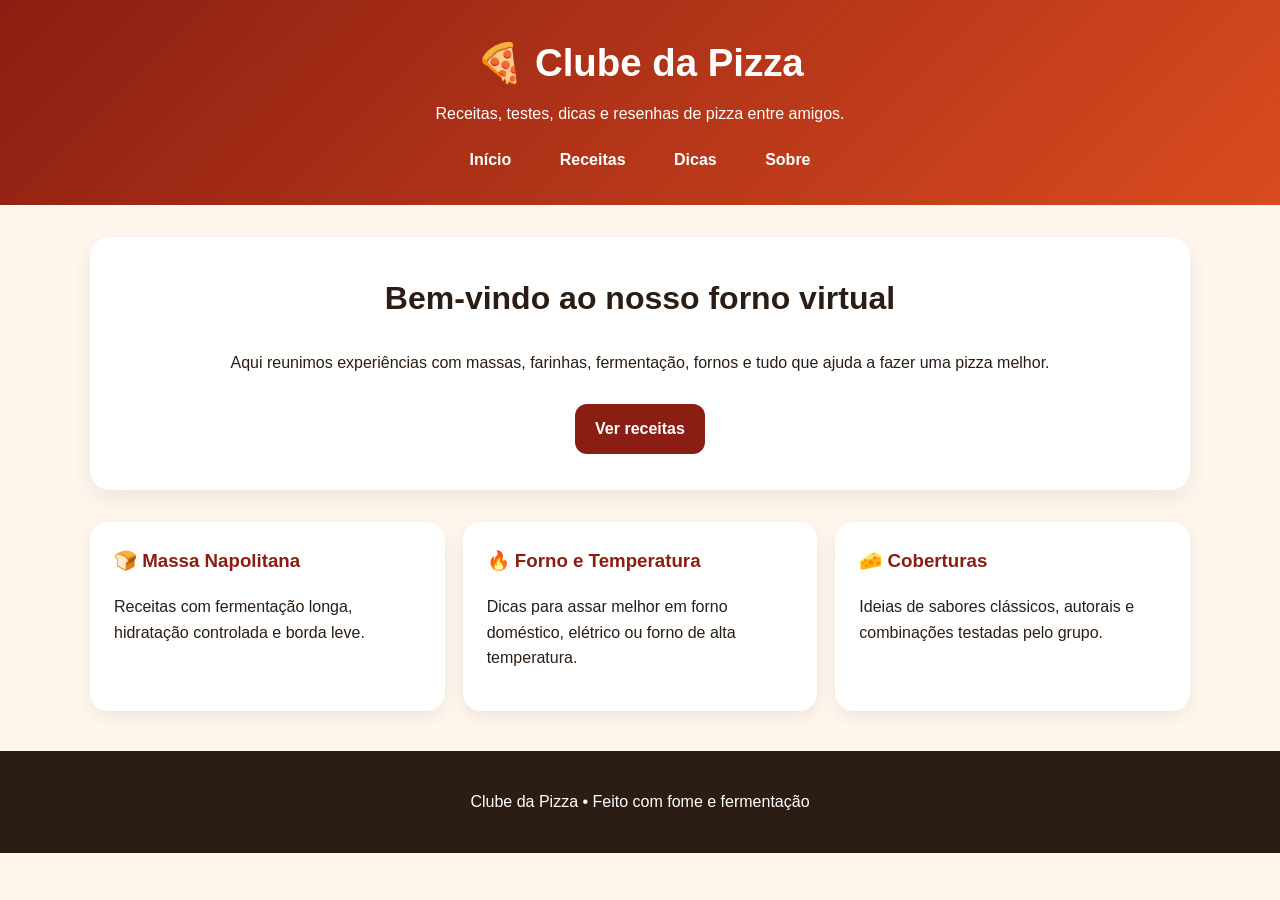
==== index.html @ 899215ad "v1" ====
<!DOCTYPE html>
<html lang="pt-BR">
<head>
  <meta charset="UTF-8" />
  <meta name="viewport" content="width=device-width, initial-scale=1.0" />
  <title>Clube da Pizza</title>
  <link rel="stylesheet" href="style.css" />
</head>
<body>
  <header class="topo">
    <div class="container">
      <h1>🍕 Clube da Pizza</h1>
      <p>Receitas, testes, dicas e resenhas de pizza entre amigos.</p>
      <nav>
        <a href="index.html">Início</a>
        <a href="receitas.html">Receitas</a>
        <a href="dicas.html">Dicas</a>
        <a href="sobre.html">Sobre</a>
      </nav>
    </div>
  </header>

  <main class="container">
    <section class="hero">
      <h2>Bem-vindo ao nosso forno virtual</h2>
      <p>Aqui reunimos experiências com massas, farinhas, fermentação, fornos e tudo que ajuda a fazer uma pizza melhor.</p>
      <a class="botao" href="receitas.html">Ver receitas</a>
    </section>

    <section class="grid">
      <article class="card">
        <h3>🍞 Massa Napolitana</h3>
        <p>Receitas com fermentação longa, hidratação controlada e borda leve.</p>
      </article>
      <article class="card">
        <h3>🔥 Forno e Temperatura</h3>
        <p>Dicas para assar melhor em forno doméstico, elétrico ou forno de alta temperatura.</p>
      </article>
      <article class="card">
        <h3>🧀 Coberturas</h3>
        <p>Ideias de sabores clássicos, autorais e combinações testadas pelo grupo.</p>
      </article>
    </section>
  </main>

  <footer>
    <p>Clube da Pizza • Feito com fome e fermentação</p>
  </footer>
</body>
</html>
---- style.css ----
* {
  box-sizing: border-box;
}

body {
  margin: 0;
  font-family: Arial, Helvetica, sans-serif;
  background: #fff7ed;
  color: #2b1d14;
  line-height: 1.6;
}

.container {
  width: min(1100px, 92%);
  margin: 0 auto;
}

.topo {
  background: linear-gradient(135deg, #8b1e12, #d94b1f);
  color: white;
  padding: 32px 0;
  text-align: center;
}

.topo h1 {
  margin: 0;
  font-size: 2.4rem;
}

.topo p {
  margin: 8px 0 20px;
}

nav {
  margin-top: 18px;
}

nav a {
  color: white;
  text-decoration: none;
  font-weight: bold;
  margin: 0 10px;
  padding: 8px 12px;
  border-radius: 999px;
}

nav a:hover {
  background: rgba(255,255,255,0.2);
}

.hero {
  background: white;
  margin: 32px 0;
  padding: 36px;
  border-radius: 20px;
  box-shadow: 0 8px 24px rgba(0,0,0,0.08);
  text-align: center;
}

.hero h2 {
  font-size: 2rem;
  margin-top: 0;
}

.botao {
  display: inline-block;
  background: #8b1e12;
  color: white;
  text-decoration: none;
  padding: 12px 20px;
  border-radius: 12px;
  font-weight: bold;
  margin-top: 12px;
}

.botao:hover {
  background: #64150d;
}

.grid {
  display: grid;
  grid-template-columns: repeat(3, 1fr);
  gap: 18px;
  margin: 28px 0;
}

.card,
.post {
  background: white;
  border-radius: 18px;
  padding: 24px;
  box-shadow: 0 6px 18px rgba(0,0,0,0.07);
}

.card h3,
.post h3 {
  margin-top: 0;
  color: #8b1e12;
}

.post {
  margin: 22px 0;
}

footer {
  margin-top: 40px;
  padding: 22px;
  text-align: center;
  background: #2b1d14;
  color: white;
}

@media (max-width: 800px) {
  .grid {
    grid-template-columns: 1fr;
  }

  nav a {
    display: inline-block;
    margin: 4px;
  }

  .topo h1 {
    font-size: 2rem;
  }

  .hero {
    padding: 24px;
  }
}
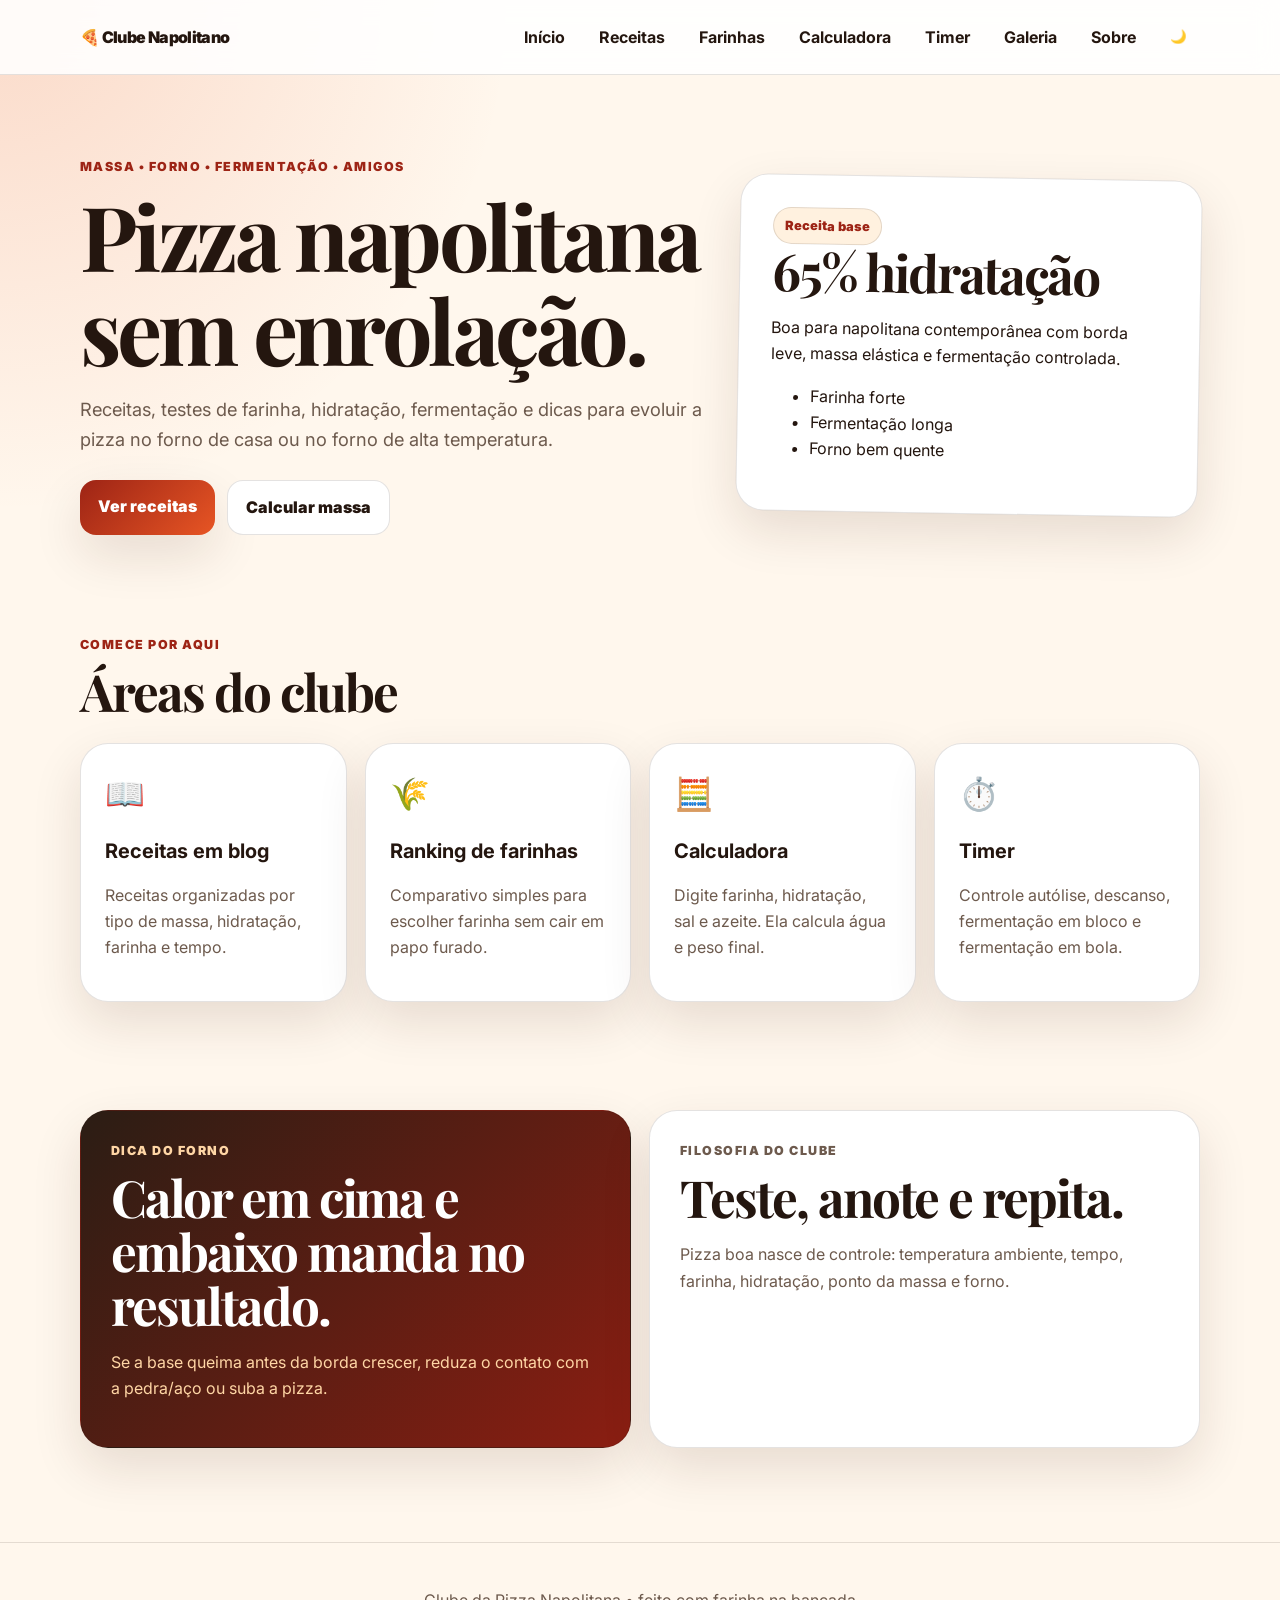
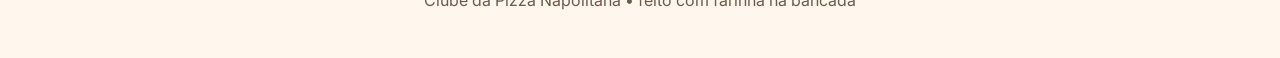
==== commit 1aedb773: "v0.2" ====
--- a/index.html
+++ b/index.html
@@ -1,50 +1,46 @@
 <!DOCTYPE html>
-<html lang="pt-BR">
+<html lang="pt-BR" data-theme="light">
 <head>
   <meta charset="UTF-8" />
   <meta name="viewport" content="width=device-width, initial-scale=1.0" />
-  <title>Clube da Pizza</title>
+  <title>Clube da Pizza Napolitana</title>
   <link rel="stylesheet" href="style.css" />
 </head>
 <body>
-  <header class="topo">
-    <div class="container">
-      <h1>🍕 Clube da Pizza</h1>
-      <p>Receitas, testes, dicas e resenhas de pizza entre amigos.</p>
-      <nav>
-        <a href="index.html">Início</a>
-        <a href="receitas.html">Receitas</a>
-        <a href="dicas.html">Dicas</a>
-        <a href="sobre.html">Sobre</a>
+  <header class="site-header">
+    <div class="container nav-wrap">
+      <a class="logo" href="index.html">🍕 Clube Napolitano</a>
+      <button class="menu-toggle" id="menuToggle">☰</button>
+      <nav id="mainNav">
+        <a href="index.html">Início</a><a href="receitas.html">Receitas</a><a href="farinhas.html">Farinhas</a><a href="calculadora.html">Calculadora</a><a href="timer.html">Timer</a><a href="galeria.html">Galeria</a><a href="sobre.html">Sobre</a>
+        <button class="theme-btn" id="themeToggle">🌙</button>
       </nav>
     </div>
   </header>
-
-  <main class="container">
-    <section class="hero">
-      <h2>Bem-vindo ao nosso forno virtual</h2>
-      <p>Aqui reunimos experiências com massas, farinhas, fermentação, fornos e tudo que ajuda a fazer uma pizza melhor.</p>
-      <a class="botao" href="receitas.html">Ver receitas</a>
+  <main>
+    <section class="hero premium">
+      <div class="container hero-grid">
+        <div>
+          <p class="eyebrow">Massa • Forno • Fermentação • Amigos</p>
+          <h1>Pizza napolitana sem enrolação.</h1>
+          <p class="hero-text">Receitas, testes de farinha, hidratação, fermentação e dicas para evoluir a pizza no forno de casa ou no forno de alta temperatura.</p>
+          <div class="hero-actions"><a class="btn primary" href="receitas.html">Ver receitas</a><a class="btn secondary" href="calculadora.html">Calcular massa</a></div>
+        </div>
+        <div class="hero-card"><span class="badge">Receita base</span><h2>65% hidratação</h2><p>Boa para napolitana contemporânea com borda leve, massa elástica e fermentação controlada.</p><ul><li>Farinha forte</li><li>Fermentação longa</li><li>Forno bem quente</li></ul></div>
+      </div>
     </section>
-
-    <section class="grid">
-      <article class="card">
-        <h3>🍞 Massa Napolitana</h3>
-        <p>Receitas com fermentação longa, hidratação controlada e borda leve.</p>
-      </article>
-      <article class="card">
-        <h3>🔥 Forno e Temperatura</h3>
-        <p>Dicas para assar melhor em forno doméstico, elétrico ou forno de alta temperatura.</p>
-      </article>
-      <article class="card">
-        <h3>🧀 Coberturas</h3>
-        <p>Ideias de sabores clássicos, autorais e combinações testadas pelo grupo.</p>
-      </article>
+    <section class="container section">
+      <div class="section-title"><p class="eyebrow">Comece por aqui</p><h2>Áreas do clube</h2></div>
+      <div class="cards">
+        <a class="card feature" href="receitas.html"><span>📖</span><h3>Receitas em blog</h3><p>Receitas organizadas por tipo de massa, hidratação, farinha e tempo.</p></a>
+        <a class="card feature" href="farinhas.html"><span>🌾</span><h3>Ranking de farinhas</h3><p>Comparativo simples para escolher farinha sem cair em papo furado.</p></a>
+        <a class="card feature" href="calculadora.html"><span>🧮</span><h3>Calculadora</h3><p>Digite farinha, hidratação, sal e azeite. Ela calcula água e peso final.</p></a>
+        <a class="card feature" href="timer.html"><span>⏱️</span><h3>Timer</h3><p>Controle autólise, descanso, fermentação em bloco e fermentação em bola.</p></a>
+      </div>
     </section>
+    <section class="container section split"><div class="panel dark-panel"><p class="eyebrow">Dica do forno</p><h2>Calor em cima e embaixo manda no resultado.</h2><p>Se a base queima antes da borda crescer, reduza o contato com a pedra/aço ou suba a pizza.</p></div><div class="panel"><p class="eyebrow">Filosofia do clube</p><h2>Teste, anote e repita.</h2><p>Pizza boa nasce de controle: temperatura ambiente, tempo, farinha, hidratação, ponto da massa e forno.</p></div></section>
   </main>
-
-  <footer>
-    <p>Clube da Pizza • Feito com fome e fermentação</p>
-  </footer>
+  <footer class="footer"><p>Clube da Pizza Napolitana • feito com farinha na bancada</p></footer>
+  <script src="script.js"></script>
 </body>
 </html>
--- a/style.css
+++ b/style.css
@@ -1,130 +1,5 @@
-* {
-  box-sizing: border-box;
-}
-
-body {
-  margin: 0;
-  font-family: Arial, Helvetica, sans-serif;
-  background: #fff7ed;
-  color: #2b1d14;
-  line-height: 1.6;
-}
-
-.container {
-  width: min(1100px, 92%);
-  margin: 0 auto;
-}
-
-.topo {
-  background: linear-gradient(135deg, #8b1e12, #d94b1f);
-  color: white;
-  padding: 32px 0;
-  text-align: center;
-}
-
-.topo h1 {
-  margin: 0;
-  font-size: 2.4rem;
-}
-
-.topo p {
-  margin: 8px 0 20px;
-}
-
-nav {
-  margin-top: 18px;
-}
-
-nav a {
-  color: white;
-  text-decoration: none;
-  font-weight: bold;
-  margin: 0 10px;
-  padding: 8px 12px;
-  border-radius: 999px;
-}
-
-nav a:hover {
-  background: rgba(255,255,255,0.2);
-}
-
-.hero {
-  background: white;
-  margin: 32px 0;
-  padding: 36px;
-  border-radius: 20px;
-  box-shadow: 0 8px 24px rgba(0,0,0,0.08);
-  text-align: center;
-}
-
-.hero h2 {
-  font-size: 2rem;
-  margin-top: 0;
-}
-
-.botao {
-  display: inline-block;
-  background: #8b1e12;
-  color: white;
-  text-decoration: none;
-  padding: 12px 20px;
-  border-radius: 12px;
-  font-weight: bold;
-  margin-top: 12px;
-}
-
-.botao:hover {
-  background: #64150d;
-}
-
-.grid {
-  display: grid;
-  grid-template-columns: repeat(3, 1fr);
-  gap: 18px;
-  margin: 28px 0;
-}
-
-.card,
-.post {
-  background: white;
-  border-radius: 18px;
-  padding: 24px;
-  box-shadow: 0 6px 18px rgba(0,0,0,0.07);
-}
-
-.card h3,
-.post h3 {
-  margin-top: 0;
-  color: #8b1e12;
-}
-
-.post {
-  margin: 22px 0;
-}
-
-footer {
-  margin-top: 40px;
-  padding: 22px;
-  text-align: center;
-  background: #2b1d14;
-  color: white;
-}
-
-@media (max-width: 800px) {
-  .grid {
-    grid-template-columns: 1fr;
-  }
-
-  nav a {
-    display: inline-block;
-    margin: 4px;
-  }
-
-  .topo h1 {
-    font-size: 2rem;
-  }
-
-  .hero {
-    padding: 24px;
-  }
-}
+@import url('https://fonts.googleapis.com/css2?family=Playfair+Display:wght@700;800&family=Inter:wght@400;500;600;700;800&display=swap');
+:root{--bg:#fff7ed;--surface:#fff;--surface-2:#fff1df;--text:#24160f;--muted:#6d5a4d;--brand:#9d2415;--brand-2:#e75524;--gold:#d89b37;--border:rgba(36,22,15,.12);--shadow:0 20px 50px rgba(54,25,10,.12)}
+html[data-theme="dark"]{--bg:#120d0a;--surface:#1f1712;--surface-2:#2b1d14;--text:#fff3e7;--muted:#c8ab95;--brand:#ff6b35;--brand-2:#d93d1a;--gold:#f1b44c;--border:rgba(255,243,231,.14);--shadow:0 20px 50px rgba(0,0,0,.4)}
+*{box-sizing:border-box}body{margin:0;font-family:Inter,Arial,sans-serif;background:radial-gradient(circle at top left,rgba(231,85,36,.18),transparent 32rem),var(--bg);color:var(--text);line-height:1.65}.container{width:min(1120px,92%);margin:0 auto}.site-header{position:sticky;top:0;z-index:20;background:color-mix(in srgb,var(--surface) 88%,transparent);backdrop-filter:blur(14px);border-bottom:1px solid var(--border)}.nav-wrap{display:flex;align-items:center;justify-content:space-between;min-height:74px}.logo{font-weight:900;color:var(--text);text-decoration:none;letter-spacing:-.04em}nav{display:flex;align-items:center;gap:8px}nav a,.theme-btn,.menu-toggle{color:var(--text);text-decoration:none;border:1px solid transparent;background:transparent;padding:9px 12px;border-radius:999px;font-weight:700;cursor:pointer}nav a:hover,.theme-btn:hover{border-color:var(--border);background:var(--surface-2)}.menu-toggle{display:none;font-size:1.25rem}.hero{padding:82px 0 46px}.hero-grid{display:grid;grid-template-columns:1.15fr .85fr;gap:34px;align-items:center}.eyebrow{color:var(--brand);font-weight:900;text-transform:uppercase;letter-spacing:.12em;font-size:.78rem;margin:0 0 10px}h1,h2,h3{line-height:1.05}h1,h2{font-family:"Playfair Display",Georgia,serif;letter-spacing:-.04em}h1{font-size:clamp(2.7rem,7vw,6rem);margin:0 0 18px}h2{font-size:clamp(2rem,4vw,3.6rem);margin:0 0 14px}h3{font-size:1.25rem}.hero-text{font-size:1.14rem;color:var(--muted);max-width:650px}.hero-actions{display:flex;gap:12px;flex-wrap:wrap;margin-top:26px}.btn{border:0;border-radius:16px;padding:13px 18px;font-weight:900;cursor:pointer;text-decoration:none;display:inline-block}.btn.primary{background:linear-gradient(135deg,var(--brand),var(--brand-2));color:white;box-shadow:var(--shadow)}.btn.secondary{background:var(--surface);color:var(--text);border:1px solid var(--border)}.btn.danger{background:#7d1d14;color:white}.btn.full{width:100%;margin-top:20px}.hero-card,.card,.panel,.blog-post,.tool-card,.photo-card{background:var(--surface);border:1px solid var(--border);border-radius:28px;box-shadow:var(--shadow)}.hero-card{padding:32px;transform:rotate(1deg)}.badge{display:inline-block;background:var(--surface-2);border:1px solid var(--border);color:var(--brand);padding:7px 11px;border-radius:999px;font-weight:900;font-size:.8rem}.section{padding:54px 0}.section-title{max-width:720px;margin-bottom:24px}.cards{display:grid;grid-template-columns:repeat(4,1fr);gap:18px}.cards.two{grid-template-columns:repeat(2,1fr);margin-top:26px}.card{padding:24px;color:var(--text);text-decoration:none;transition:transform .18s ease,box-shadow .18s ease}.card:hover{transform:translateY(-4px)}.card span{font-size:2rem}.card p,.panel p,.blog-post p,.photo-card p{color:var(--muted)}.split{display:grid;grid-template-columns:1fr 1fr;gap:18px}.panel{padding:30px}.dark-panel{background:linear-gradient(135deg,#2b1d14,#8b1e12);color:white}.dark-panel p,.dark-panel .eyebrow{color:#ffd6a5}.blog-post{padding:32px;margin-bottom:22px}.post-meta{color:var(--brand);font-weight:900;margin-bottom:10px;font-size:.88rem}.recipe-grid{display:grid;grid-template-columns:1fr 1fr;gap:26px}.table-wrap{overflow-x:auto;background:var(--surface);border:1px solid var(--border);border-radius:24px;box-shadow:var(--shadow)}.ranking{width:100%;border-collapse:collapse;min-width:720px}.ranking th,.ranking td{padding:18px;border-bottom:1px solid var(--border);text-align:left}.ranking th{color:var(--brand)}.score{background:var(--surface-2);border:1px solid var(--border);padding:7px 11px;border-radius:999px;font-weight:900}.tool-card{padding:30px;max-width:820px}.form-grid{display:grid;grid-template-columns:repeat(2,1fr);gap:18px}label{font-weight:900;display:grid;gap:8px}input,select{width:100%;padding:14px 15px;border-radius:16px;border:1px solid var(--border);background:var(--surface-2);color:var(--text);font:inherit}.results{margin-top:22px;background:var(--surface-2);border:1px solid var(--border);padding:18px;border-radius:18px}.results-grid{display:grid;grid-template-columns:repeat(3,1fr);gap:14px}.result-box{background:var(--surface);border:1px solid var(--border);padding:16px;border-radius:18px}.result-box strong{display:block;font-size:1.6rem}.timer-card{text-align:center}.timer-display{font-size:clamp(3rem,10vw,7rem);font-weight:900;letter-spacing:-.06em;margin:22px 0;font-variant-numeric:tabular-nums}.timer-actions{display:flex;gap:12px;justify-content:center;flex-wrap:wrap}.small{font-size:.95rem;color:var(--muted)}.gallery{display:grid;grid-template-columns:repeat(3,1fr);gap:18px}.photo-card{overflow:hidden}.photo-card h3,.photo-card p{padding:0 20px}.photo-card p{padding-bottom:20px}.fake-photo{display:grid;place-items:center;height:220px;background:radial-gradient(circle at center,rgba(255,255,255,.22),transparent 35%),linear-gradient(135deg,var(--brand),var(--gold));font-size:4rem}.footer{margin-top:40px;padding:28px;text-align:center;color:var(--muted);border-top:1px solid var(--border)}
+@media(max-width:900px){.menu-toggle{display:block}nav{display:none;position:absolute;top:74px;left:4%;right:4%;background:var(--surface);border:1px solid var(--border);border-radius:22px;padding:12px;box-shadow:var(--shadow);flex-direction:column;align-items:stretch}nav.open{display:flex}nav a,.theme-btn{text-align:left}.hero-grid,.split,.recipe-grid{grid-template-columns:1fr}.cards,.gallery{grid-template-columns:repeat(2,1fr)}.form-grid,.results-grid{grid-template-columns:1fr}.hero{padding-top:42px}}@media(max-width:560px){.cards,.cards.two,.gallery{grid-template-columns:1fr}.blog-post,.tool-card,.hero-card,.panel{padding:22px}}
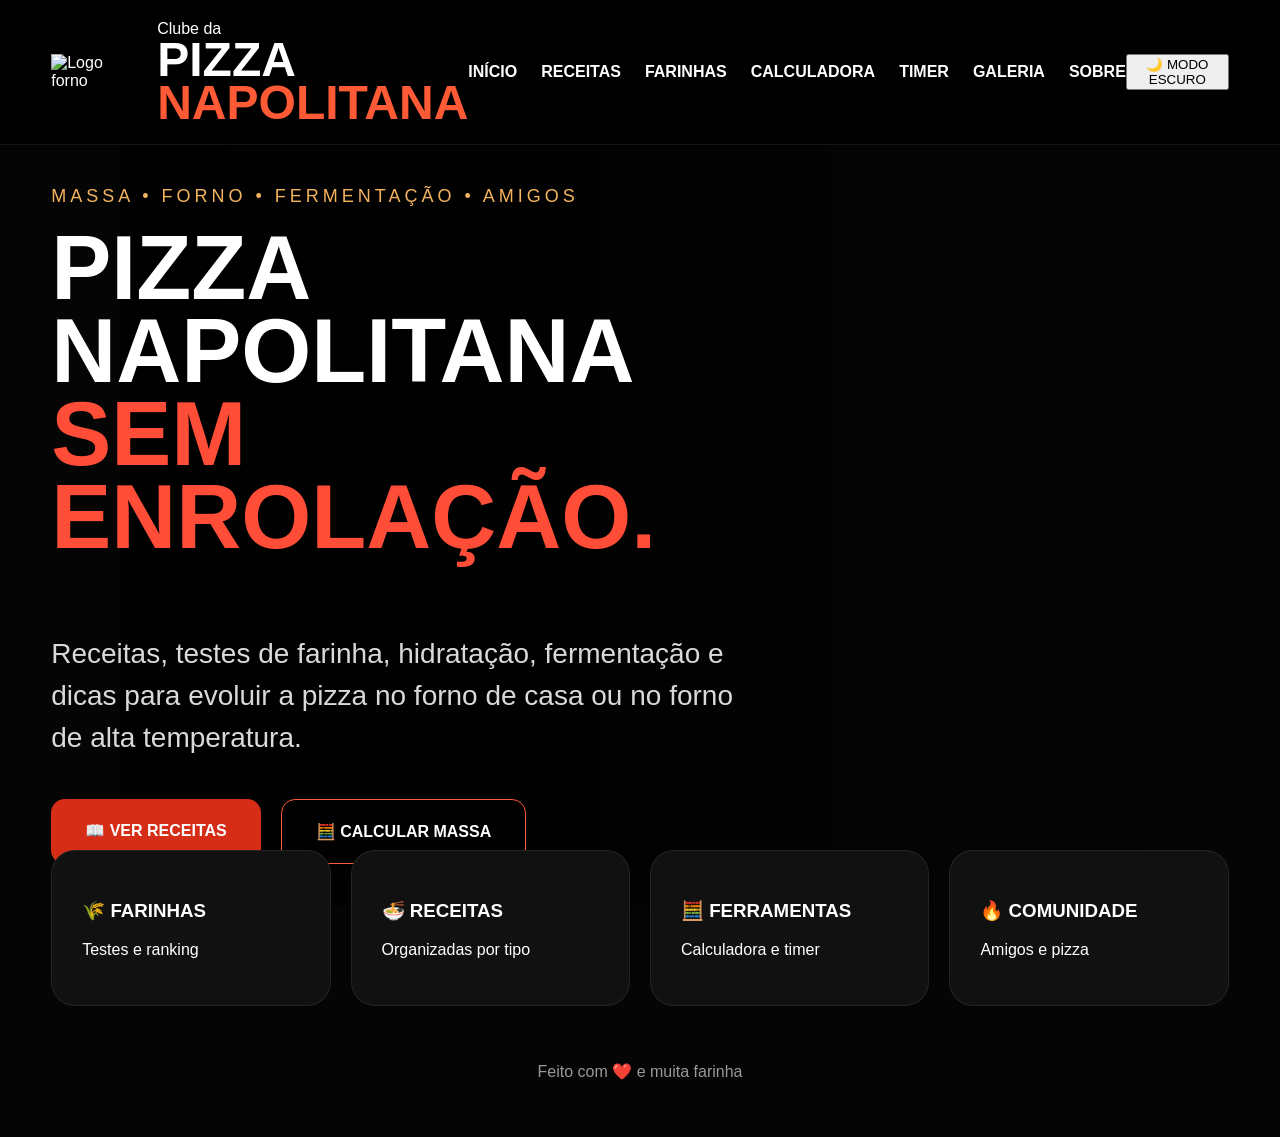
==== commit afa278ee: "v0.3" ====
--- a/index.html
+++ b/index.html
@@ -1,46 +1,97 @@
 <!DOCTYPE html>
-<html lang="pt-BR" data-theme="light">
+<html lang="pt-BR" data-theme="dark">
 <head>
-  <meta charset="UTF-8" />
-  <meta name="viewport" content="width=device-width, initial-scale=1.0" />
+  <meta charset="UTF-8">
+  <meta name="viewport" content="width=device-width, initial-scale=1.0">
   <title>Clube da Pizza Napolitana</title>
-  <link rel="stylesheet" href="style.css" />
+  <link rel="stylesheet" href="style.css">
 </head>
 <body>
-  <header class="site-header">
-    <div class="container nav-wrap">
-      <a class="logo" href="index.html">🍕 Clube Napolitano</a>
-      <button class="menu-toggle" id="menuToggle">☰</button>
-      <nav id="mainNav">
-        <a href="index.html">Início</a><a href="receitas.html">Receitas</a><a href="farinhas.html">Farinhas</a><a href="calculadora.html">Calculadora</a><a href="timer.html">Timer</a><a href="galeria.html">Galeria</a><a href="sobre.html">Sobre</a>
-        <button class="theme-btn" id="themeToggle">🌙</button>
-      </nav>
+
+<header class="topbar">
+  <div class="container nav">
+
+    <div class="logo-area">
+      <img src="imagens/logo-forno.png" alt="Logo forno">
+
+      <div>
+        <span class="logo-small">Clube da</span>
+        <h1>PIZZA <span>NAPOLITANA</span></h1>
+      </div>
     </div>
-  </header>
-  <main>
-    <section class="hero premium">
-      <div class="container hero-grid">
-        <div>
-          <p class="eyebrow">Massa • Forno • Fermentação • Amigos</p>
-          <h1>Pizza napolitana sem enrolação.</h1>
-          <p class="hero-text">Receitas, testes de farinha, hidratação, fermentação e dicas para evoluir a pizza no forno de casa ou no forno de alta temperatura.</p>
-          <div class="hero-actions"><a class="btn primary" href="receitas.html">Ver receitas</a><a class="btn secondary" href="calculadora.html">Calcular massa</a></div>
-        </div>
-        <div class="hero-card"><span class="badge">Receita base</span><h2>65% hidratação</h2><p>Boa para napolitana contemporânea com borda leve, massa elástica e fermentação controlada.</p><ul><li>Farinha forte</li><li>Fermentação longa</li><li>Forno bem quente</li></ul></div>
+
+    <nav>
+      <a class="active" href="#">INÍCIO</a>
+      <a href="#">RECEITAS</a>
+      <a href="#">FARINHAS</a>
+      <a href="#">CALCULADORA</a>
+      <a href="#">TIMER</a>
+      <a href="#">GALERIA</a>
+      <a href="#">SOBRE</a>
+    </nav>
+
+    <button id="themeToggle" class="dark-toggle">🌙 MODO ESCURO</button>
+
+  </div>
+</header>
+
+<section class="hero">
+
+  <div class="container hero-content">
+
+    <div class="hero-left">
+
+      <span class="mini-title">MASSA • FORNO • FERMENTAÇÃO • AMIGOS</span>
+
+      <h2>
+        PIZZA NAPOLITANA
+        <span>SEM ENROLAÇÃO.</span>
+      </h2>
+
+      <p>
+        Receitas, testes de farinha, hidratação, fermentação e dicas
+        para evoluir a pizza no forno de casa ou no forno de alta temperatura.
+      </p>
+
+      <div class="hero-buttons">
+        <a class="btn-primary" href="#">📖 VER RECEITAS</a>
+        <a class="btn-secondary" href="#">🧮 CALCULAR MASSA</a>
       </div>
-    </section>
-    <section class="container section">
-      <div class="section-title"><p class="eyebrow">Comece por aqui</p><h2>Áreas do clube</h2></div>
-      <div class="cards">
-        <a class="card feature" href="receitas.html"><span>📖</span><h3>Receitas em blog</h3><p>Receitas organizadas por tipo de massa, hidratação, farinha e tempo.</p></a>
-        <a class="card feature" href="farinhas.html"><span>🌾</span><h3>Ranking de farinhas</h3><p>Comparativo simples para escolher farinha sem cair em papo furado.</p></a>
-        <a class="card feature" href="calculadora.html"><span>🧮</span><h3>Calculadora</h3><p>Digite farinha, hidratação, sal e azeite. Ela calcula água e peso final.</p></a>
-        <a class="card feature" href="timer.html"><span>⏱️</span><h3>Timer</h3><p>Controle autólise, descanso, fermentação em bloco e fermentação em bola.</p></a>
-      </div>
-    </section>
-    <section class="container section split"><div class="panel dark-panel"><p class="eyebrow">Dica do forno</p><h2>Calor em cima e embaixo manda no resultado.</h2><p>Se a base queima antes da borda crescer, reduza o contato com a pedra/aço ou suba a pizza.</p></div><div class="panel"><p class="eyebrow">Filosofia do clube</p><h2>Teste, anote e repita.</h2><p>Pizza boa nasce de controle: temperatura ambiente, tempo, farinha, hidratação, ponto da massa e forno.</p></div></section>
-  </main>
-  <footer class="footer"><p>Clube da Pizza Napolitana • feito com farinha na bancada</p></footer>
-  <script src="script.js"></script>
+
+    </div>
+
+  </div>
+
+</section>
+
+<section class="quick-menu container">
+
+  <div class="quick-card">
+    <h3>🌾 FARINHAS</h3>
+    <p>Testes e ranking</p>
+  </div>
+
+  <div class="quick-card">
+    <h3>🍜 RECEITAS</h3>
+    <p>Organizadas por tipo</p>
+  </div>
+
+  <div class="quick-card">
+    <h3>🧮 FERRAMENTAS</h3>
+    <p>Calculadora e timer</p>
+  </div>
+
+  <div class="quick-card">
+    <h3>🔥 COMUNIDADE</h3>
+    <p>Amigos e pizza</p>
+  </div>
+
+</section>
+
+<footer>
+  <p>Feito com ❤️ e muita farinha</p>
+</footer>
+
+<script src="script.js"></script>
 </body>
 </html>
--- a/style.css
+++ b/style.css
@@ -1,5 +1,171 @@
-@import url('https://fonts.googleapis.com/css2?family=Playfair+Display:wght@700;800&family=Inter:wght@400;500;600;700;800&display=swap');
-:root{--bg:#fff7ed;--surface:#fff;--surface-2:#fff1df;--text:#24160f;--muted:#6d5a4d;--brand:#9d2415;--brand-2:#e75524;--gold:#d89b37;--border:rgba(36,22,15,.12);--shadow:0 20px 50px rgba(54,25,10,.12)}
-html[data-theme="dark"]{--bg:#120d0a;--surface:#1f1712;--surface-2:#2b1d14;--text:#fff3e7;--muted:#c8ab95;--brand:#ff6b35;--brand-2:#d93d1a;--gold:#f1b44c;--border:rgba(255,243,231,.14);--shadow:0 20px 50px rgba(0,0,0,.4)}
-*{box-sizing:border-box}body{margin:0;font-family:Inter,Arial,sans-serif;background:radial-gradient(circle at top left,rgba(231,85,36,.18),transparent 32rem),var(--bg);color:var(--text);line-height:1.65}.container{width:min(1120px,92%);margin:0 auto}.site-header{position:sticky;top:0;z-index:20;background:color-mix(in srgb,var(--surface) 88%,transparent);backdrop-filter:blur(14px);border-bottom:1px solid var(--border)}.nav-wrap{display:flex;align-items:center;justify-content:space-between;min-height:74px}.logo{font-weight:900;color:var(--text);text-decoration:none;letter-spacing:-.04em}nav{display:flex;align-items:center;gap:8px}nav a,.theme-btn,.menu-toggle{color:var(--text);text-decoration:none;border:1px solid transparent;background:transparent;padding:9px 12px;border-radius:999px;font-weight:700;cursor:pointer}nav a:hover,.theme-btn:hover{border-color:var(--border);background:var(--surface-2)}.menu-toggle{display:none;font-size:1.25rem}.hero{padding:82px 0 46px}.hero-grid{display:grid;grid-template-columns:1.15fr .85fr;gap:34px;align-items:center}.eyebrow{color:var(--brand);font-weight:900;text-transform:uppercase;letter-spacing:.12em;font-size:.78rem;margin:0 0 10px}h1,h2,h3{line-height:1.05}h1,h2{font-family:"Playfair Display",Georgia,serif;letter-spacing:-.04em}h1{font-size:clamp(2.7rem,7vw,6rem);margin:0 0 18px}h2{font-size:clamp(2rem,4vw,3.6rem);margin:0 0 14px}h3{font-size:1.25rem}.hero-text{font-size:1.14rem;color:var(--muted);max-width:650px}.hero-actions{display:flex;gap:12px;flex-wrap:wrap;margin-top:26px}.btn{border:0;border-radius:16px;padding:13px 18px;font-weight:900;cursor:pointer;text-decoration:none;display:inline-block}.btn.primary{background:linear-gradient(135deg,var(--brand),var(--brand-2));color:white;box-shadow:var(--shadow)}.btn.secondary{background:var(--surface);color:var(--text);border:1px solid var(--border)}.btn.danger{background:#7d1d14;color:white}.btn.full{width:100%;margin-top:20px}.hero-card,.card,.panel,.blog-post,.tool-card,.photo-card{background:var(--surface);border:1px solid var(--border);border-radius:28px;box-shadow:var(--shadow)}.hero-card{padding:32px;transform:rotate(1deg)}.badge{display:inline-block;background:var(--surface-2);border:1px solid var(--border);color:var(--brand);padding:7px 11px;border-radius:999px;font-weight:900;font-size:.8rem}.section{padding:54px 0}.section-title{max-width:720px;margin-bottom:24px}.cards{display:grid;grid-template-columns:repeat(4,1fr);gap:18px}.cards.two{grid-template-columns:repeat(2,1fr);margin-top:26px}.card{padding:24px;color:var(--text);text-decoration:none;transition:transform .18s ease,box-shadow .18s ease}.card:hover{transform:translateY(-4px)}.card span{font-size:2rem}.card p,.panel p,.blog-post p,.photo-card p{color:var(--muted)}.split{display:grid;grid-template-columns:1fr 1fr;gap:18px}.panel{padding:30px}.dark-panel{background:linear-gradient(135deg,#2b1d14,#8b1e12);color:white}.dark-panel p,.dark-panel .eyebrow{color:#ffd6a5}.blog-post{padding:32px;margin-bottom:22px}.post-meta{color:var(--brand);font-weight:900;margin-bottom:10px;font-size:.88rem}.recipe-grid{display:grid;grid-template-columns:1fr 1fr;gap:26px}.table-wrap{overflow-x:auto;background:var(--surface);border:1px solid var(--border);border-radius:24px;box-shadow:var(--shadow)}.ranking{width:100%;border-collapse:collapse;min-width:720px}.ranking th,.ranking td{padding:18px;border-bottom:1px solid var(--border);text-align:left}.ranking th{color:var(--brand)}.score{background:var(--surface-2);border:1px solid var(--border);padding:7px 11px;border-radius:999px;font-weight:900}.tool-card{padding:30px;max-width:820px}.form-grid{display:grid;grid-template-columns:repeat(2,1fr);gap:18px}label{font-weight:900;display:grid;gap:8px}input,select{width:100%;padding:14px 15px;border-radius:16px;border:1px solid var(--border);background:var(--surface-2);color:var(--text);font:inherit}.results{margin-top:22px;background:var(--surface-2);border:1px solid var(--border);padding:18px;border-radius:18px}.results-grid{display:grid;grid-template-columns:repeat(3,1fr);gap:14px}.result-box{background:var(--surface);border:1px solid var(--border);padding:16px;border-radius:18px}.result-box strong{display:block;font-size:1.6rem}.timer-card{text-align:center}.timer-display{font-size:clamp(3rem,10vw,7rem);font-weight:900;letter-spacing:-.06em;margin:22px 0;font-variant-numeric:tabular-nums}.timer-actions{display:flex;gap:12px;justify-content:center;flex-wrap:wrap}.small{font-size:.95rem;color:var(--muted)}.gallery{display:grid;grid-template-columns:repeat(3,1fr);gap:18px}.photo-card{overflow:hidden}.photo-card h3,.photo-card p{padding:0 20px}.photo-card p{padding-bottom:20px}.fake-photo{display:grid;place-items:center;height:220px;background:radial-gradient(circle at center,rgba(255,255,255,.22),transparent 35%),linear-gradient(135deg,var(--brand),var(--gold));font-size:4rem}.footer{margin-top:40px;padding:28px;text-align:center;color:var(--muted);border-top:1px solid var(--border)}
-@media(max-width:900px){.menu-toggle{display:block}nav{display:none;position:absolute;top:74px;left:4%;right:4%;background:var(--surface);border:1px solid var(--border);border-radius:22px;padding:12px;box-shadow:var(--shadow);flex-direction:column;align-items:stretch}nav.open{display:flex}nav a,.theme-btn{text-align:left}.hero-grid,.split,.recipe-grid{grid-template-columns:1fr}.cards,.gallery{grid-template-columns:repeat(2,1fr)}.form-grid,.results-grid{grid-template-columns:1fr}.hero{padding-top:42px}}@media(max-width:560px){.cards,.cards.two,.gallery{grid-template-columns:1fr}.blog-post,.tool-card,.hero-card,.panel{padding:22px}}
+
+body{
+background:#050505;
+color:white;
+font-family:Arial,sans-serif;
+margin:0;
+}
+
+.container{
+width:min(1400px,92%);
+margin:auto;
+}
+
+.topbar{
+background:#000;
+padding:20px 0;
+border-bottom:1px solid rgba(255,255,255,.08);
+}
+
+.nav{
+display:flex;
+justify-content:space-between;
+align-items:center;
+}
+
+.logo-area{
+display:flex;
+gap:16px;
+align-items:center;
+}
+
+.logo-area img{
+width:90px;
+}
+
+.logo-area h1{
+line-height:.9;
+font-size:48px;
+margin:0;
+}
+
+.logo-area h1 span{
+display:block;
+color:#ff5a36;
+}
+
+nav{
+display:flex;
+gap:24px;
+}
+
+nav a{
+color:white;
+text-decoration:none;
+font-weight:bold;
+}
+
+.hero{
+min-height:760px;
+display:flex;
+align-items:center;
+background:
+linear-gradient(to right,
+rgba(0,0,0,.95) 0%,
+rgba(0,0,0,.75) 35%,
+rgba(0,0,0,.2) 60%,
+rgba(0,0,0,0) 100%),
+url('imagens/hero-pizza.jpg');
+
+background-size:cover;
+background-position:center right -120px;
+}
+
+.hero-left{
+max-width:720px;
+}
+
+.mini-title{
+color:#f4b35e;
+letter-spacing:4px;
+font-size:18px;
+}
+
+.hero h2{
+font-size:90px;
+line-height:.92;
+margin-top:20px;
+}
+
+.hero h2 span{
+display:block;
+color:#ff4d38;
+}
+
+.hero p{
+font-size:28px;
+line-height:1.5;
+color:rgba(255,255,255,.85);
+}
+
+.hero-buttons{
+display:flex;
+gap:20px;
+margin-top:40px;
+}
+
+.btn-primary,
+.btn-secondary{
+padding:22px 34px;
+border-radius:14px;
+text-decoration:none;
+font-weight:bold;
+}
+
+.btn-primary{
+background:#d52d16;
+color:white;
+}
+
+.btn-secondary{
+border:1px solid #ff5a36;
+color:white;
+}
+
+.quick-menu{
+display:grid;
+grid-template-columns:repeat(4,1fr);
+gap:20px;
+margin-top:-55px;
+position:relative;
+z-index:2;
+}
+
+.quick-card{
+background:#111;
+padding:30px;
+border-radius:24px;
+border:1px solid rgba(255,255,255,.08);
+}
+
+footer{
+padding:40px;
+text-align:center;
+color:#999;
+}
+
+@media(max-width:900px){
+
+nav{
+display:none;
+}
+
+.quick-menu{
+grid-template-columns:1fr;
+}
+
+.hero{
+background-position:center;
+padding:100px 0;
+min-height:auto;
+}
+
+.hero h2{
+font-size:58px;
+}
+
+.hero p{
+font-size:20px;
+}
+
+}
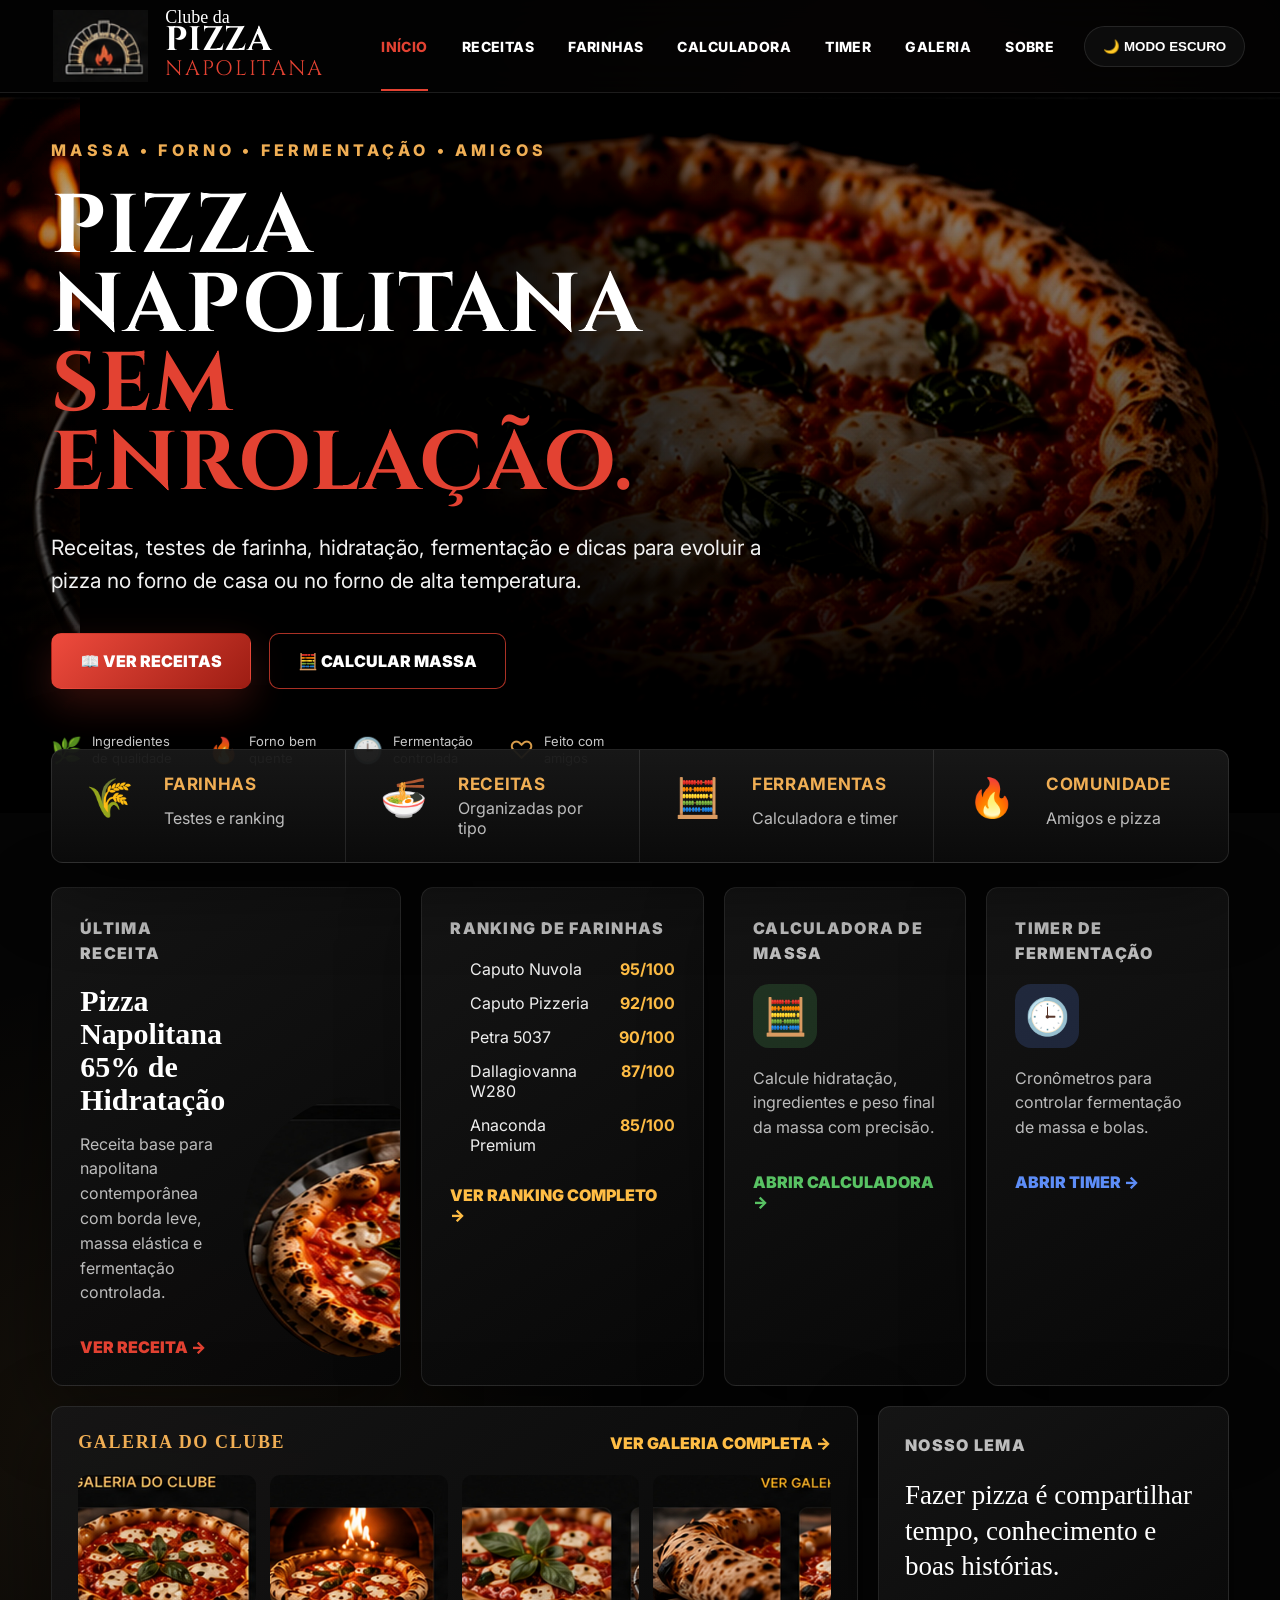
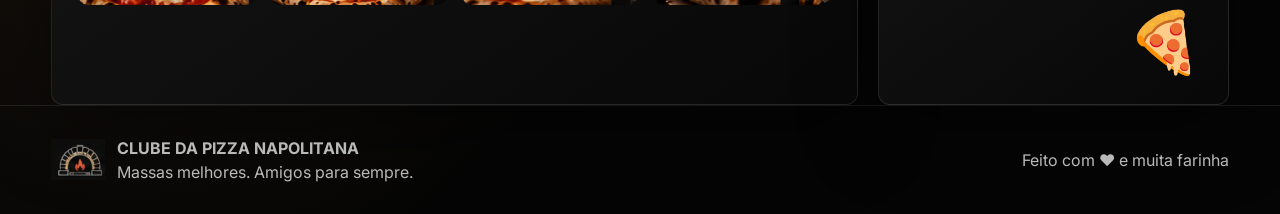
==== commit c18d4146: "v0.4" ====
--- a/index.html
+++ b/index.html
@@ -4,94 +4,143 @@
   <meta charset="UTF-8">
   <meta name="viewport" content="width=device-width, initial-scale=1.0">
   <title>Clube da Pizza Napolitana</title>
+  <link rel="preconnect" href="https://fonts.googleapis.com">
+  <link rel="preconnect" href="https://fonts.gstatic.com" crossorigin>
+  <link href="https://fonts.googleapis.com/css2?family=Cinzel:wght@600;700;800;900&family=Inter:wght@400;500;600;700;800;900&display=swap" rel="stylesheet">
   <link rel="stylesheet" href="style.css">
 </head>
 <body>
 
 <header class="topbar">
   <div class="container nav">
+    <a class="brand" href="index.html" aria-label="Clube da Pizza Napolitana">
+      <img src="imagens/logo-forno.png" alt="Logo forno">
+      <span>
+        <small>Clube da</small>
+        <strong>PIZZA</strong>
+        <em>NAPOLITANA</em>
+      </span>
+    </a>
 
-    <div class="logo-area">
-      <img src="imagens/logo-forno.png" alt="Logo forno">
+    <button class="menu-btn" id="menuBtn" aria-label="Abrir menu">☰</button>
 
-      <div>
-        <span class="logo-small">Clube da</span>
-        <h1>PIZZA <span>NAPOLITANA</span></h1>
-      </div>
-    </div>
-
-    <nav>
-      <a class="active" href="#">INÍCIO</a>
-      <a href="#">RECEITAS</a>
-      <a href="#">FARINHAS</a>
-      <a href="#">CALCULADORA</a>
-      <a href="#">TIMER</a>
-      <a href="#">GALERIA</a>
-      <a href="#">SOBRE</a>
+    <nav id="mainNav">
+      <a href="index.html">INÍCIO</a>
+      <a href="receitas.html">RECEITAS</a>
+      <a href="farinhas.html">FARINHAS</a>
+      <a href="calculadora.html">CALCULADORA</a>
+      <a href="timer.html">TIMER</a>
+      <a href="galeria.html">GALERIA</a>
+      <a href="sobre.html">SOBRE</a>
     </nav>
 
-    <button id="themeToggle" class="dark-toggle">🌙 MODO ESCURO</button>
-
+    <button id="themeToggle" class="theme-toggle"><span>🌙</span> MODO ESCURO</button>
   </div>
 </header>
 
-<section class="hero">
 
-  <div class="container hero-content">
+<main>
+  <section class="hero">
+    <div class="hero-bg"></div>
+    <div class="container hero-wrap">
+      <div class="hero-copy">
+        <p class="eyebrow">MASSA • FORNO • FERMENTAÇÃO • AMIGOS</p>
+        <h1>Pizza napolitana <span>sem enrolação.</span></h1>
+        <p class="lead">Receitas, testes de farinha, hidratação, fermentação e dicas para evoluir a pizza no forno de casa ou no forno de alta temperatura.</p>
+        <div class="actions">
+          <a class="btn btn-red" href="receitas.html">📖 VER RECEITAS</a>
+          <a class="btn btn-outline" href="calculadora.html">🧮 CALCULAR MASSA</a>
+        </div>
 
-    <div class="hero-left">
+        <div class="hero-icons">
+          <div>🌿<span>Ingredientes<br>de qualidade</span></div>
+          <div>🔥<span>Forno bem<br>quente</span></div>
+          <div>🕒<span>Fermentação<br>controlada</span></div>
+          <div>♡<span>Feito com<br>amigos</span></div>
+        </div>
+      </div>
+    </div>
+  </section>
 
-      <span class="mini-title">MASSA • FORNO • FERMENTAÇÃO • AMIGOS</span>
+  <section class="container quick-strip">
+    <a href="farinhas.html"><span>🌾</span><strong>FARINHAS</strong><em>Testes e ranking</em></a>
+    <a href="receitas.html"><span>🍜</span><strong>RECEITAS</strong><em>Organizadas por tipo</em></a>
+    <a href="calculadora.html"><span>🧮</span><strong>FERRAMENTAS</strong><em>Calculadora e timer</em></a>
+    <a href="sobre.html"><span>🔥</span><strong>COMUNIDADE</strong><em>Amigos e pizza</em></a>
+  </section>
 
-      <h2>
-        PIZZA NAPOLITANA
-        <span>SEM ENROLAÇÃO.</span>
-      </h2>
+  <section class="container dashboard">
+    <article class="card recipe-highlight">
+      <div>
+        <p class="tag red">ÚLTIMA RECEITA</p>
+        <h2>Pizza Napolitana 65% de Hidratação</h2>
+        <p>Receita base para napolitana contemporânea com borda leve, massa elástica e fermentação controlada.</p>
+        <a class="arrow red-link" href="receitas.html">VER RECEITA →</a>
+      </div>
+      <img src="imagens/pizza1.jpg" alt="Pizza Napolitana">
+    </article>
 
-      <p>
-        Receitas, testes de farinha, hidratação, fermentação e dicas
-        para evoluir a pizza no forno de casa ou no forno de alta temperatura.
-      </p>
+    <article class="card ranking-card">
+      <p class="tag gold">RANKING DE FARINHAS</p>
+      <ol>
+        <li><span>Caputo Nuvola</span><strong>95/100</strong></li>
+        <li><span>Caputo Pizzeria</span><strong>92/100</strong></li>
+        <li><span>Petra 5037</span><strong>90/100</strong></li>
+        <li><span>Dallagiovanna W280</span><strong>87/100</strong></li>
+        <li><span>Anaconda Premium</span><strong>85/100</strong></li>
+      </ol>
+      <a class="arrow gold-link" href="farinhas.html">VER RANKING COMPLETO →</a>
+    </article>
 
-      <div class="hero-buttons">
-        <a class="btn-primary" href="#">📖 VER RECEITAS</a>
-        <a class="btn-secondary" href="#">🧮 CALCULAR MASSA</a>
+    <article class="card tool-card">
+      <p class="tag green">CALCULADORA DE MASSA</p>
+      <div class="big-icon green-bg">🧮</div>
+      <p>Calcule hidratação, ingredientes e peso final da massa com precisão.</p>
+      <a class="arrow green-link" href="calculadora.html">ABRIR CALCULADORA →</a>
+    </article>
+
+    <article class="card tool-card">
+      <p class="tag blue">TIMER DE FERMENTAÇÃO</p>
+      <div class="big-icon blue-bg">🕒</div>
+      <p>Cronômetros para controlar fermentação de massa e bolas.</p>
+      <a class="arrow blue-link" href="timer.html">ABRIR TIMER →</a>
+    </article>
+  </section>
+
+  <section class="container bottom-grid">
+    <article class="card gallery-card">
+      <div class="section-line">
+        <h2>GALERIA DO CLUBE</h2>
+        <a href="galeria.html">VER GALERIA COMPLETA →</a>
       </div>
+      <div class="mini-gallery">
+        <img src="imagens/galeria1.jpg" alt="">
+        <img src="imagens/galeria2.jpg" alt="">
+        <img src="imagens/galeria3.jpg" alt="">
+        <img src="imagens/galeria4.jpg" alt="">
+      </div>
+    </article>
 
+    <article class="card lema-card">
+      <p class="tag red">NOSSO LEMA</p>
+      <blockquote>Fazer pizza é compartilhar tempo, conhecimento e boas histórias.</blockquote>
+      <span class="pizza-line">🍕</span>
+    </article>
+  </section>
+</main>
+
+<footer class="footer">
+  <div class="container footer-inner">
+    <div class="footer-brand">
+      <img src="imagens/logo-forno.png" alt="">
+      <div>
+        <strong>CLUBE DA PIZZA NAPOLITANA</strong>
+        <p>Massas melhores. Amigos para sempre.</p>
+      </div>
     </div>
-
+    <p>Feito com ❤️ e muita farinha</p>
   </div>
-
-</section>
-
-<section class="quick-menu container">
-
-  <div class="quick-card">
-    <h3>🌾 FARINHAS</h3>
-    <p>Testes e ranking</p>
-  </div>
-
-  <div class="quick-card">
-    <h3>🍜 RECEITAS</h3>
-    <p>Organizadas por tipo</p>
-  </div>
-
-  <div class="quick-card">
-    <h3>🧮 FERRAMENTAS</h3>
-    <p>Calculadora e timer</p>
-  </div>
-
-  <div class="quick-card">
-    <h3>🔥 COMUNIDADE</h3>
-    <p>Amigos e pizza</p>
-  </div>
-
-</section>
-
-<footer>
-  <p>Feito com ❤️ e muita farinha</p>
 </footer>
-
 <script src="script.js"></script>
 </body>
-</html>
+</html>
--- a/style.css
+++ b/style.css
@@ -1,171 +1,189 @@
 
-body{
-background:#050505;
-color:white;
-font-family:Arial,sans-serif;
-margin:0;
+:root{
+  --bg:#050505;
+  --panel:#101010;
+  --panel2:#151515;
+  --border:rgba(255,255,255,.10);
+  --text:#fff;
+  --muted:rgba(255,255,255,.72);
+  --red:#e34232;
+  --gold:#f0ae54;
+  --green:#58c263;
+  --blue:#5d8df7;
+  --shadow:0 24px 80px rgba(0,0,0,.45);
 }
 
-.container{
-width:min(1400px,92%);
-margin:auto;
+*{box-sizing:border-box}
+html{scroll-behavior:smooth}
+body{
+  margin:0;
+  background:
+    radial-gradient(circle at 70% 10%, rgba(227,66,50,.15), transparent 28rem),
+    radial-gradient(circle at 10% 80%, rgba(240,174,84,.08), transparent 30rem),
+    var(--bg);
+  color:var(--text);
+  font-family:Inter,Arial,sans-serif;
 }
+.container{width:min(1480px,92%);margin:auto}
 
 .topbar{
-background:#000;
-padding:20px 0;
-border-bottom:1px solid rgba(255,255,255,.08);
+  position:sticky;top:0;z-index:99;
+  background:rgba(3,3,3,.88);
+  backdrop-filter:blur(18px);
+  border-bottom:1px solid var(--border);
 }
-
-.nav{
-display:flex;
-justify-content:space-between;
-align-items:center;
+.nav{height:92px;display:flex;align-items:center;gap:30px;justify-content:space-between}
+.brand{display:flex;align-items:center;gap:16px;text-decoration:none;color:white;min-width:300px}
+.brand img{width:98px;height:72px;object-fit:contain}
+.brand small{display:block;font-family:Georgia,serif;font-size:18px;line-height:.9}
+.brand strong{display:block;font-family:Cinzel,serif;font-size:34px;line-height:.9;letter-spacing:.02em}
+.brand em{display:block;font-family:Cinzel,serif;color:var(--red);font-size:21px;font-style:normal;letter-spacing:.08em}
+nav{display:flex;align-items:center;gap:34px}
+nav a{
+  position:relative;color:#fff;text-decoration:none;font-weight:800;font-size:14px;letter-spacing:.03em;
+  padding:36px 0;
 }
-
-.logo-area{
-display:flex;
-gap:16px;
-align-items:center;
+nav a:hover, nav a:first-child{color:var(--red)}
+nav a:first-child::after{
+  content:"";position:absolute;left:0;right:0;bottom:0;height:2px;background:var(--red)
 }
-
-.logo-area img{
-width:90px;
+.theme-toggle{
+  border:1px solid var(--border);background:#0c0c0c;color:white;
+  border-radius:999px;padding:12px 18px;font-weight:800;white-space:nowrap
 }
-
-.logo-area h1{
-line-height:.9;
-font-size:48px;
-margin:0;
-}
-
-.logo-area h1 span{
-display:block;
-color:#ff5a36;
-}
-
-nav{
-display:flex;
-gap:24px;
-}
-
-nav a{
-color:white;
-text-decoration:none;
-font-weight:bold;
-}
+.menu-btn{display:none;background:#111;color:white;border:1px solid var(--border);border-radius:10px;padding:10px 12px}
 
 .hero{
-min-height:760px;
-display:flex;
-align-items:center;
-background:
-linear-gradient(to right,
-rgba(0,0,0,.95) 0%,
-rgba(0,0,0,.75) 35%,
-rgba(0,0,0,.2) 60%,
-rgba(0,0,0,0) 100%),
-url('imagens/hero-pizza.jpg');
+  min-height:720px;
+  position:relative;
+  overflow:hidden;
+  display:flex;
+  align-items:center;
+}
+.hero-bg{
+  position:absolute;inset:0;
+  background:
+    linear-gradient(to right, rgba(0,0,0,.98) 0%, rgba(0,0,0,.92) 31%, rgba(0,0,0,.42) 52%, rgba(0,0,0,.12) 100%),
+    linear-gradient(to bottom, rgba(0,0,0,.1), #050505 98%),
+    url("imagens/hero-pizza.jpg");
+  background-size:cover;
+  background-position:center right -80px;
+  filter:saturate(1.12) contrast(1.06);
+}
+.hero-wrap{position:relative;z-index:2}
+.hero-copy{max-width:720px}
+.eyebrow{
+  color:var(--gold);letter-spacing:.26em;font-weight:800;font-size:16px;margin:0 0 28px
+}
+.hero h1,.page-title h1{
+  margin:0;
+  font-family:Cinzel,serif;
+  font-size:clamp(48px,6.5vw,92px);
+  line-height:.95;
+  text-transform:uppercase;
+  letter-spacing:.01em;
+}
+.hero h1 span{display:block;color:var(--red)}
+.lead{font-size:21px;line-height:1.55;color:#f1f1f1;max-width:720px;margin:28px 0 0}
+.actions{display:flex;gap:18px;margin-top:36px;flex-wrap:wrap}
+.btn{
+  display:inline-flex;align-items:center;justify-content:center;gap:10px;
+  text-decoration:none;border-radius:10px;padding:17px 28px;font-weight:900;
+  border:1px solid transparent;cursor:pointer;color:white
+}
+.btn-red{background:linear-gradient(135deg,#ef4b3d,#9d1d13);box-shadow:0 16px 40px rgba(227,66,50,.24)}
+.btn-outline{border-color:rgba(227,66,50,.75);background:rgba(0,0,0,.26)}
+.full{width:100%;margin-top:20px}
+.hero-icons{display:flex;gap:36px;margin-top:44px;color:var(--gold);flex-wrap:wrap}
+.hero-icons div{display:flex;gap:10px;align-items:center;font-size:25px}
+.hero-icons span{color:#ddd;font-size:13px;line-height:1.25}
 
-background-size:cover;
-background-position:center right -120px;
+.quick-strip{
+  margin-top:-64px;position:relative;z-index:5;
+  display:grid;grid-template-columns:repeat(4,1fr);
+  background:linear-gradient(180deg,rgba(24,24,24,.96),rgba(11,11,11,.96));
+  border:1px solid var(--border);border-radius:12px;box-shadow:var(--shadow);overflow:hidden
 }
+.quick-strip a{
+  text-decoration:none;color:white;
+  display:grid;grid-template-columns:62px 1fr;grid-template-rows:auto auto;
+  column-gap:16px;padding:24px 34px;border-right:1px solid var(--border)
+}
+.quick-strip a:last-child{border-right:0}
+.quick-strip span{grid-row:1/3;color:var(--gold);font-size:38px}
+.quick-strip strong{color:var(--gold);font-size:17px;letter-spacing:.04em}
+.quick-strip em{font-style:normal;color:var(--muted);margin-top:4px}
 
-.hero-left{
-max-width:720px;
+.dashboard{
+  margin-top:24px;display:grid;grid-template-columns:1.3fr 1.05fr .9fr .9fr;gap:20px
 }
+.card{
+  background:linear-gradient(145deg,rgba(22,22,22,.94),rgba(8,8,8,.94));
+  border:1px solid var(--border);border-radius:12px;box-shadow:var(--shadow)
+}
+.recipe-highlight{padding:28px;display:grid;grid-template-columns:1fr 190px;gap:18px;overflow:hidden}
+.recipe-highlight img{width:220px;height:260px;object-fit:cover;border-radius:50%;align-self:end;margin-right:-80px}
+.tag{font-weight:900;letter-spacing:.08em;margin:0 0 18px}.red{color:var(--red)}.gold{color:var(--gold)}.green{color:var(--green)}.blue{color:var(--blue)}
+.card h2{font-family:Georgia,serif;font-size:30px;line-height:1.1;margin:0 0 16px}
+.card p{color:var(--muted);line-height:1.55}
+.arrow{text-decoration:none;font-weight:900;margin-top:16px;display:inline-block}.red-link{color:var(--red)}.gold-link{color:#ffbd45}.green-link{color:var(--green)}.blue-link{color:var(--blue)}
+.ranking-card,.tool-card{padding:28px}
+.ranking-card ol{padding-left:20px;margin:0}
+.ranking-card li{display:grid;grid-template-columns:1fr auto;gap:18px;margin:14px 0;color:#eee}
+.ranking-card strong{color:#ffbd45}
+.big-icon{width:64px;height:64px;border-radius:16px;display:grid;place-items:center;font-size:36px;margin:18px 0}.green-bg{background:rgba(88,194,99,.18)}.blue-bg{background:rgba(93,141,247,.18)}
 
-.mini-title{
-color:#f4b35e;
-letter-spacing:4px;
-font-size:18px;
+.bottom-grid{display:grid;grid-template-columns:2.3fr 1fr;gap:20px;margin-top:20px}
+.gallery-card,.lema-card{padding:26px}
+.section-line{display:flex;justify-content:space-between;align-items:center;gap:20px}
+.section-line h2{color:var(--gold);font-size:18px;letter-spacing:.09em;margin:0}
+.section-line a{color:#ffbd45;text-decoration:none;font-weight:900}
+.mini-gallery{display:grid;grid-template-columns:repeat(4,1fr);gap:14px;margin-top:22px}
+.mini-gallery img,.gallery-page img{width:100%;height:130px;object-fit:cover;border-radius:10px}
+.lema-card blockquote{font-family:Georgia,serif;font-size:27px;line-height:1.32;margin:20px 0;color:white}
+.pizza-line{font-size:60px;color:var(--red);float:right}
+
+.page{padding:72px 0}
+.page-title{max-width:900px;margin-bottom:36px}
+.page-title h1{font-size:clamp(42px,5vw,74px)}
+.page-title p{color:var(--muted);font-size:20px}
+.blog-grid{display:grid;grid-template-columns:1fr 1fr;gap:24px}
+.post{background:var(--panel);border:1px solid var(--border);border-radius:16px;overflow:hidden}
+.post img{width:100%;height:300px;object-fit:cover}
+.post div{padding:28px}
+.post h2{font-family:Georgia,serif;font-size:32px}
+.post li{margin:10px 0;color:var(--muted)}
+.table-card{overflow:auto;padding:0}
+table{width:100%;border-collapse:collapse;min-width:720px}
+th,td{padding:22px;border-bottom:1px solid var(--border);text-align:left}
+th{color:var(--gold)}
+.calculator-box,.timer-card-page,.about-card{padding:32px;max-width:860px}
+.form-grid{display:grid;grid-template-columns:repeat(2,1fr);gap:18px}
+label{display:grid;gap:9px;font-weight:900;color:#eee}
+input{padding:16px;border-radius:10px;border:1px solid var(--border);background:#151515;color:white;font:inherit}
+.calc-result{margin-top:22px;display:grid;grid-template-columns:repeat(3,1fr);gap:14px}
+.calc-result div{background:#151515;border:1px solid var(--border);border-radius:12px;padding:18px}
+.calc-result strong{display:block;font-size:28px;color:var(--gold)}
+#timerDisplay{font-size:clamp(58px,12vw,130px);font-weight:900;letter-spacing:-.06em;text-align:center;margin:30px 0;color:#fff}
+.timer-actions{display:flex;gap:14px;justify-content:center;flex-wrap:wrap}
+.gallery-page{display:grid;grid-template-columns:repeat(3,1fr);gap:18px}
+.gallery-page img{height:300px}
+.footer{border-top:1px solid var(--border);padding:28px 0;color:var(--muted)}
+.footer-inner{display:flex;align-items:center;justify-content:space-between;gap:20px}
+.footer-brand{display:flex;align-items:center;gap:12px}.footer-brand img{width:54px}.footer-brand p{margin:4px 0 0}
+
+@media(max-width:1180px){
+  nav{display:none}.menu-btn{display:block}
+  #mainNav.open{display:flex;position:absolute;top:92px;left:4%;right:4%;background:#090909;border:1px solid var(--border);border-radius:16px;flex-direction:column;padding:18px}
+  .dashboard{grid-template-columns:1fr 1fr}.quick-strip{grid-template-columns:1fr 1fr}
+  .hero-bg{background-position:center right -160px}
 }
-
-.hero h2{
-font-size:90px;
-line-height:.92;
-margin-top:20px;
+@media(max-width:760px){
+  .brand{min-width:auto}.brand strong{font-size:25px}.brand em{font-size:16px}.brand img{width:64px}
+  .theme-toggle{display:none}
+  .hero{min-height:640px}.hero-bg{background-position:center right -210px}
+  .lead{font-size:18px}.quick-strip,.dashboard,.bottom-grid,.blog-grid,.form-grid,.calc-result,.gallery-page{grid-template-columns:1fr}
+  .quick-strip{margin-top:0;border-radius:0;width:100%}
+  .recipe-highlight{grid-template-columns:1fr}.recipe-highlight img{width:100%;height:220px;border-radius:12px;margin:0}
+  .mini-gallery{grid-template-columns:1fr 1fr}.footer-inner{flex-direction:column;text-align:center}
 }
-
-.hero h2 span{
-display:block;
-color:#ff4d38;
-}
-
-.hero p{
-font-size:28px;
-line-height:1.5;
-color:rgba(255,255,255,.85);
-}
-
-.hero-buttons{
-display:flex;
-gap:20px;
-margin-top:40px;
-}
-
-.btn-primary,
-.btn-secondary{
-padding:22px 34px;
-border-radius:14px;
-text-decoration:none;
-font-weight:bold;
-}
-
-.btn-primary{
-background:#d52d16;
-color:white;
-}
-
-.btn-secondary{
-border:1px solid #ff5a36;
-color:white;
-}
-
-.quick-menu{
-display:grid;
-grid-template-columns:repeat(4,1fr);
-gap:20px;
-margin-top:-55px;
-position:relative;
-z-index:2;
-}
-
-.quick-card{
-background:#111;
-padding:30px;
-border-radius:24px;
-border:1px solid rgba(255,255,255,.08);
-}
-
-footer{
-padding:40px;
-text-align:center;
-color:#999;
-}
-
-@media(max-width:900px){
-
-nav{
-display:none;
-}
-
-.quick-menu{
-grid-template-columns:1fr;
-}
-
-.hero{
-background-position:center;
-padding:100px 0;
-min-height:auto;
-}
-
-.hero h2{
-font-size:58px;
-}
-
-.hero p{
-font-size:20px;
-}
-
-}
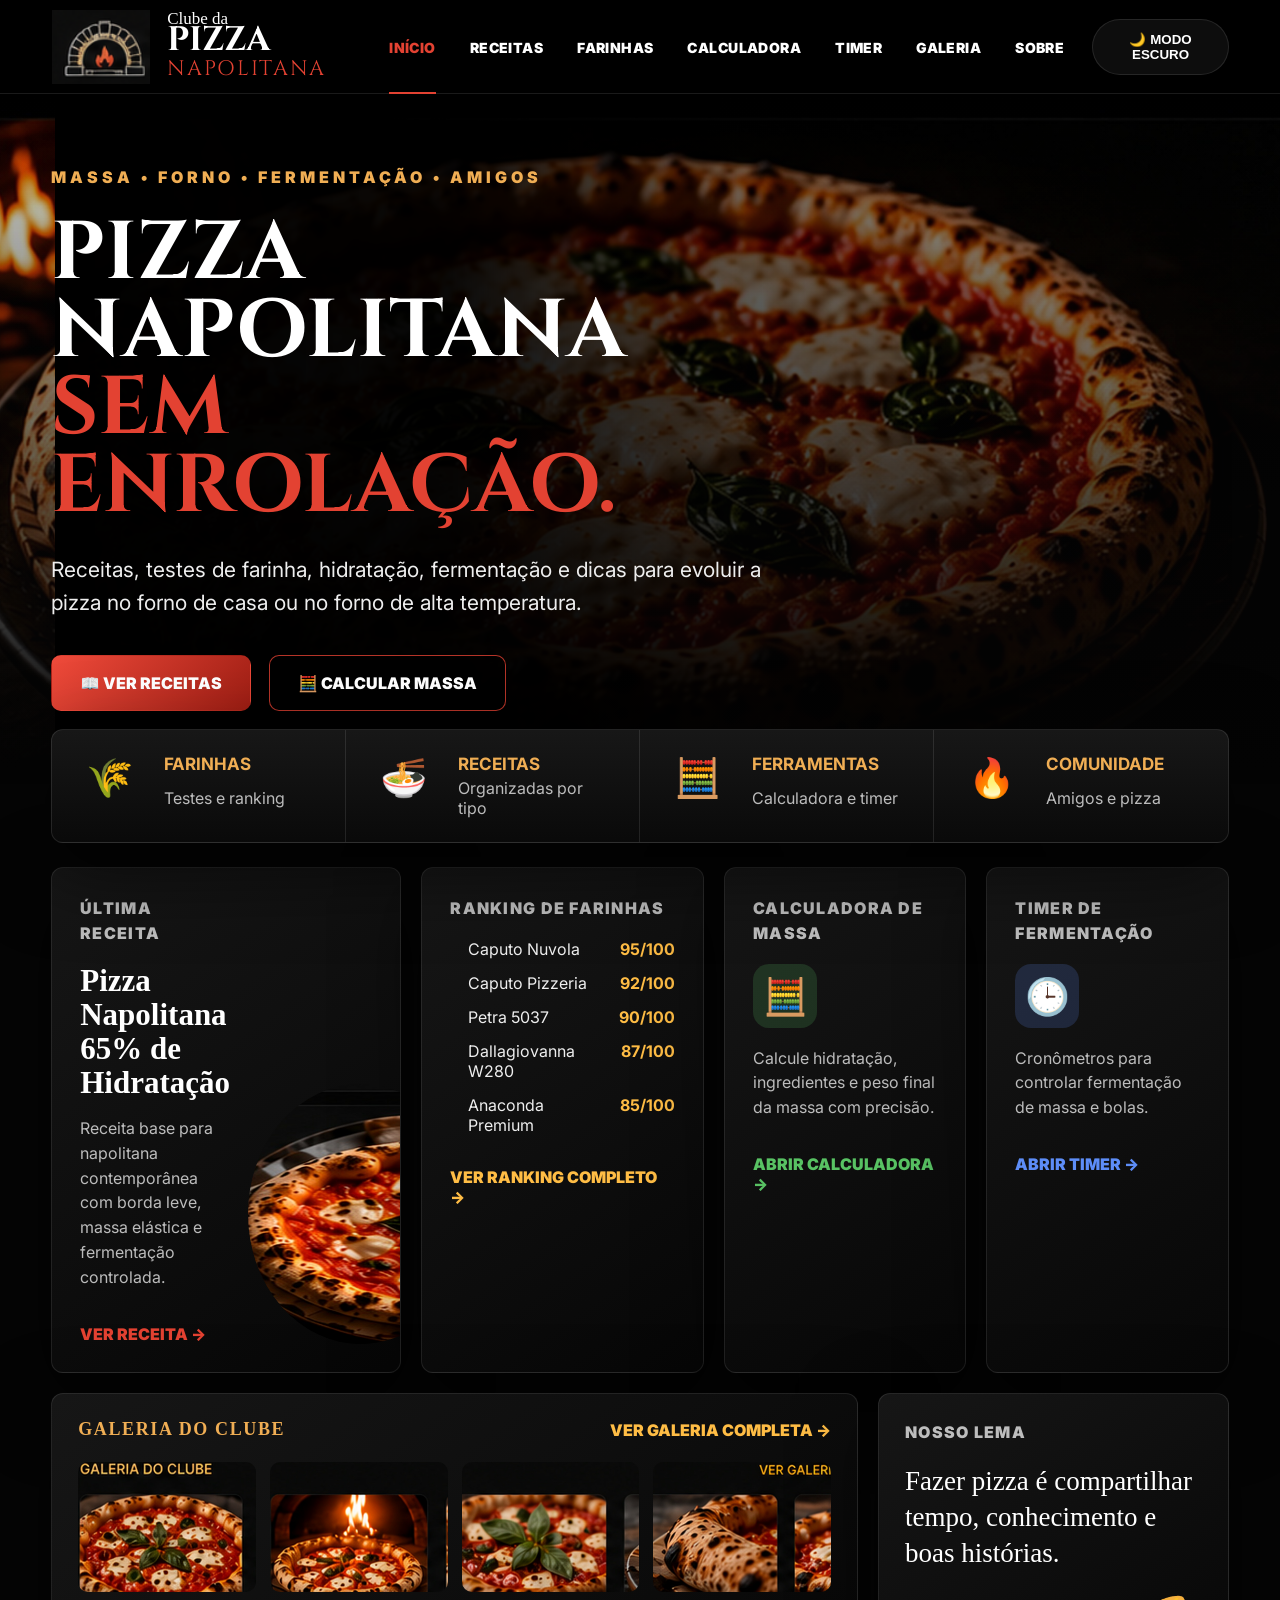
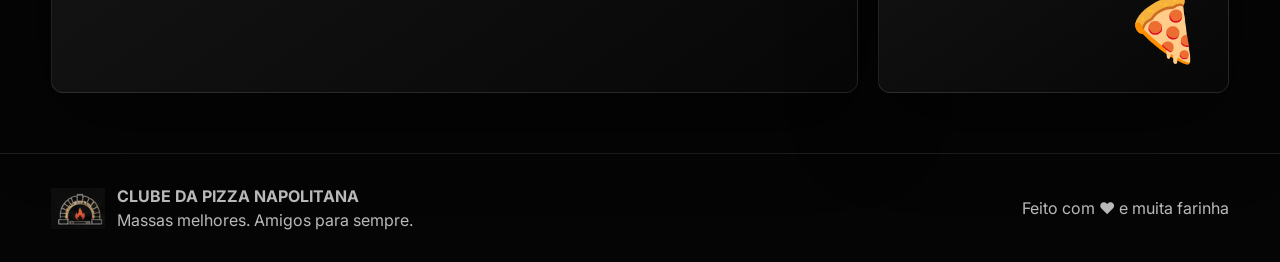
==== commit a6c554ff: "v0.1" ====
--- a/index.html
+++ b/index.html
@@ -1,19 +1,18 @@
 <!DOCTYPE html>
-<html lang="pt-BR" data-theme="dark">
+<html lang="pt-BR">
 <head>
-  <meta charset="UTF-8">
-  <meta name="viewport" content="width=device-width, initial-scale=1.0">
-  <title>Clube da Pizza Napolitana</title>
-  <link rel="preconnect" href="https://fonts.googleapis.com">
-  <link rel="preconnect" href="https://fonts.gstatic.com" crossorigin>
-  <link href="https://fonts.googleapis.com/css2?family=Cinzel:wght@600;700;800;900&family=Inter:wght@400;500;600;700;800;900&display=swap" rel="stylesheet">
-  <link rel="stylesheet" href="style.css">
+<title>Clube da Pizza Napolitana</title>
+<meta charset="UTF-8">
+<meta name="viewport" content="width=device-width, initial-scale=1.0">
+<link rel="preconnect" href="https://fonts.googleapis.com">
+<link rel="preconnect" href="https://fonts.gstatic.com" crossorigin>
+<link href="https://fonts.googleapis.com/css2?family=Cinzel:wght@700;800;900&family=Inter:wght@400;500;600;700;800;900&display=swap" rel="stylesheet">
+<link rel="stylesheet" href="style.css">
 </head>
 <body>
-
 <header class="topbar">
   <div class="container nav">
-    <a class="brand" href="index.html" aria-label="Clube da Pizza Napolitana">
+    <a class="brand" href="index.html">
       <img src="imagens/logo-forno.png" alt="Logo forno">
       <span>
         <small>Clube da</small>
@@ -22,10 +21,10 @@
       </span>
     </a>
 
-    <button class="menu-btn" id="menuBtn" aria-label="Abrir menu">☰</button>
+    <button class="menu-btn" id="menuBtn">☰</button>
 
     <nav id="mainNav">
-      <a href="index.html">INÍCIO</a>
+      <a class="active" href="index.html">INÍCIO</a>
       <a href="receitas.html">RECEITAS</a>
       <a href="farinhas.html">FARINHAS</a>
       <a href="calculadora.html">CALCULADORA</a>
@@ -34,29 +33,21 @@
       <a href="sobre.html">SOBRE</a>
     </nav>
 
-    <button id="themeToggle" class="theme-toggle"><span>🌙</span> MODO ESCURO</button>
+    <button class="theme-toggle">🌙 MODO ESCURO</button>
   </div>
 </header>
 
-
 <main>
   <section class="hero">
-    <div class="hero-bg"></div>
-    <div class="container hero-wrap">
+    <div class="container hero-content">
       <div class="hero-copy">
         <p class="eyebrow">MASSA • FORNO • FERMENTAÇÃO • AMIGOS</p>
-        <h1>Pizza napolitana <span>sem enrolação.</span></h1>
+        <h1>PIZZA NAPOLITANA <span>SEM ENROLAÇÃO.</span></h1>
         <p class="lead">Receitas, testes de farinha, hidratação, fermentação e dicas para evoluir a pizza no forno de casa ou no forno de alta temperatura.</p>
+
         <div class="actions">
           <a class="btn btn-red" href="receitas.html">📖 VER RECEITAS</a>
           <a class="btn btn-outline" href="calculadora.html">🧮 CALCULAR MASSA</a>
-        </div>
-
-        <div class="hero-icons">
-          <div>🌿<span>Ingredientes<br>de qualidade</span></div>
-          <div>🔥<span>Forno bem<br>quente</span></div>
-          <div>🕒<span>Fermentação<br>controlada</span></div>
-          <div>♡<span>Feito com<br>amigos</span></div>
         </div>
       </div>
     </div>
@@ -70,14 +61,14 @@
   </section>
 
   <section class="container dashboard">
-    <article class="card recipe-highlight">
+    <article class="card recipe-card">
       <div>
         <p class="tag red">ÚLTIMA RECEITA</p>
         <h2>Pizza Napolitana 65% de Hidratação</h2>
         <p>Receita base para napolitana contemporânea com borda leve, massa elástica e fermentação controlada.</p>
-        <a class="arrow red-link" href="receitas.html">VER RECEITA →</a>
+        <a class="link red-link" href="receitas.html">VER RECEITA →</a>
       </div>
-      <img src="imagens/pizza1.jpg" alt="Pizza Napolitana">
+      <img src="imagens/pizza1.jpg" alt="Pizza napolitana">
     </article>
 
     <article class="card ranking-card">
@@ -89,42 +80,42 @@
         <li><span>Dallagiovanna W280</span><strong>87/100</strong></li>
         <li><span>Anaconda Premium</span><strong>85/100</strong></li>
       </ol>
-      <a class="arrow gold-link" href="farinhas.html">VER RANKING COMPLETO →</a>
+      <a class="link gold-link" href="farinhas.html">VER RANKING COMPLETO →</a>
     </article>
 
     <article class="card tool-card">
       <p class="tag green">CALCULADORA DE MASSA</p>
       <div class="big-icon green-bg">🧮</div>
       <p>Calcule hidratação, ingredientes e peso final da massa com precisão.</p>
-      <a class="arrow green-link" href="calculadora.html">ABRIR CALCULADORA →</a>
+      <a class="link green-link" href="calculadora.html">ABRIR CALCULADORA →</a>
     </article>
 
     <article class="card tool-card">
       <p class="tag blue">TIMER DE FERMENTAÇÃO</p>
       <div class="big-icon blue-bg">🕒</div>
       <p>Cronômetros para controlar fermentação de massa e bolas.</p>
-      <a class="arrow blue-link" href="timer.html">ABRIR TIMER →</a>
+      <a class="link blue-link" href="timer.html">ABRIR TIMER →</a>
     </article>
   </section>
 
   <section class="container bottom-grid">
     <article class="card gallery-card">
-      <div class="section-line">
+      <div class="section-head">
         <h2>GALERIA DO CLUBE</h2>
         <a href="galeria.html">VER GALERIA COMPLETA →</a>
       </div>
       <div class="mini-gallery">
-        <img src="imagens/galeria1.jpg" alt="">
-        <img src="imagens/galeria2.jpg" alt="">
-        <img src="imagens/galeria3.jpg" alt="">
-        <img src="imagens/galeria4.jpg" alt="">
+        <img src="imagens/pizza2.jpg" alt="">
+        <img src="imagens/pizza3.jpg" alt="">
+        <img src="imagens/pizza4.jpg" alt="">
+        <img src="imagens/pizza5.jpg" alt="">
       </div>
     </article>
 
     <article class="card lema-card">
       <p class="tag red">NOSSO LEMA</p>
       <blockquote>Fazer pizza é compartilhar tempo, conhecimento e boas histórias.</blockquote>
-      <span class="pizza-line">🍕</span>
+      <div class="pizza-icon">🍕</div>
     </article>
   </section>
 </main>
@@ -133,10 +124,10 @@
   <div class="container footer-inner">
     <div class="footer-brand">
       <img src="imagens/logo-forno.png" alt="">
-      <div>
+      <span>
         <strong>CLUBE DA PIZZA NAPOLITANA</strong>
         <p>Massas melhores. Amigos para sempre.</p>
-      </div>
+      </span>
     </div>
     <p>Feito com ❤️ e muita farinha</p>
   </div>
--- a/style.css
+++ b/style.css
@@ -1,189 +1,41 @@
 
 :root{
-  --bg:#050505;
-  --panel:#101010;
-  --panel2:#151515;
-  --border:rgba(255,255,255,.10);
-  --text:#fff;
-  --muted:rgba(255,255,255,.72);
-  --red:#e34232;
-  --gold:#f0ae54;
-  --green:#58c263;
-  --blue:#5d8df7;
-  --shadow:0 24px 80px rgba(0,0,0,.45);
+  --bg:#050505;--panel:#111;--panel2:#171717;--line:rgba(255,255,255,.10);
+  --text:#fff;--muted:rgba(255,255,255,.72);--red:#e34232;--gold:#f0ae54;--green:#58c263;--blue:#5d8df7;
+  --shadow:0 26px 80px rgba(0,0,0,.55);
 }
+*{box-sizing:border-box}
+body{margin:0;background:var(--bg);color:var(--text);font-family:Inter,Arial,sans-serif}
+.container{width:min(1500px,92%);margin:auto}
+.topbar{height:94px;background:rgba(0,0,0,.94);border-bottom:1px solid var(--line);position:sticky;top:0;z-index:100;backdrop-filter:blur(16px)}
+.nav{height:94px;display:flex;align-items:center;justify-content:space-between;gap:28px}
+.brand{display:flex;align-items:center;gap:16px;color:white;text-decoration:none;min-width:310px}
+.brand img{width:100px;height:74px;object-fit:contain}.brand small{font-family:Georgia,serif;font-size:17px;display:block;line-height:.9}.brand strong{font-family:Cinzel,serif;font-size:34px;display:block;line-height:.86}.brand em{font-family:Cinzel,serif;font-style:normal;color:var(--red);font-size:21px;letter-spacing:.08em;display:block}
+nav{display:flex;gap:34px;align-items:center}nav a{color:white;text-decoration:none;font-weight:900;font-size:14px;letter-spacing:.03em;padding:38px 0;position:relative}nav a.active,nav a:hover{color:var(--red)}nav a.active:after{content:"";height:2px;background:var(--red);position:absolute;left:0;right:0;bottom:0}
+.theme-toggle{background:#0d0d0d;color:white;border:1px solid var(--line);border-radius:999px;padding:12px 18px;font-weight:900}.menu-btn{display:none;background:#111;color:white;border:1px solid var(--line);border-radius:10px;padding:10px 12px}
 
-*{box-sizing:border-box}
-html{scroll-behavior:smooth}
-body{
-  margin:0;
-  background:
-    radial-gradient(circle at 70% 10%, rgba(227,66,50,.15), transparent 28rem),
-    radial-gradient(circle at 10% 80%, rgba(240,174,84,.08), transparent 30rem),
-    var(--bg);
-  color:var(--text);
-  font-family:Inter,Arial,sans-serif;
-}
-.container{width:min(1480px,92%);margin:auto}
+.hero{min-height:690px;background:
+linear-gradient(to right,rgba(0,0,0,1) 0%,rgba(0,0,0,.94) 31%,rgba(0,0,0,.48) 53%,rgba(0,0,0,.10) 100%),
+linear-gradient(to bottom,rgba(0,0,0,.05),#050505 98%),
+url('imagens/hero-pizza.jpg');background-size:cover;background-position:center right -55px;display:flex;align-items:center}
+.hero-copy{max-width:740px}.eyebrow{color:var(--gold);letter-spacing:.25em;font-weight:900;font-size:16px;margin:0 0 28px}
+.hero h1{font-family:Cinzel,serif;font-size:clamp(52px,6.4vw,92px);line-height:.95;text-transform:uppercase;margin:0}.hero h1 span{display:block;color:var(--red)}
+.lead{font-size:21px;line-height:1.55;color:#eee;margin:28px 0 0;max-width:720px}
+.actions{display:flex;gap:18px;flex-wrap:wrap;margin-top:36px}.btn{display:inline-flex;align-items:center;justify-content:center;text-decoration:none;border-radius:10px;padding:17px 28px;font-weight:900;border:1px solid transparent;color:white;cursor:pointer}.btn-red{background:linear-gradient(135deg,#f04b3b,#9d1d13)}.btn-outline{border-color:rgba(227,66,50,.8);background:rgba(0,0,0,.32)}.full{width:100%;margin-top:20px}
 
-.topbar{
-  position:sticky;top:0;z-index:99;
-  background:rgba(3,3,3,.88);
-  backdrop-filter:blur(18px);
-  border-bottom:1px solid var(--border);
-}
-.nav{height:92px;display:flex;align-items:center;gap:30px;justify-content:space-between}
-.brand{display:flex;align-items:center;gap:16px;text-decoration:none;color:white;min-width:300px}
-.brand img{width:98px;height:72px;object-fit:contain}
-.brand small{display:block;font-family:Georgia,serif;font-size:18px;line-height:.9}
-.brand strong{display:block;font-family:Cinzel,serif;font-size:34px;line-height:.9;letter-spacing:.02em}
-.brand em{display:block;font-family:Cinzel,serif;color:var(--red);font-size:21px;font-style:normal;letter-spacing:.08em}
-nav{display:flex;align-items:center;gap:34px}
-nav a{
-  position:relative;color:#fff;text-decoration:none;font-weight:800;font-size:14px;letter-spacing:.03em;
-  padding:36px 0;
-}
-nav a:hover, nav a:first-child{color:var(--red)}
-nav a:first-child::after{
-  content:"";position:absolute;left:0;right:0;bottom:0;height:2px;background:var(--red)
-}
-.theme-toggle{
-  border:1px solid var(--border);background:#0c0c0c;color:white;
-  border-radius:999px;padding:12px 18px;font-weight:800;white-space:nowrap
-}
-.menu-btn{display:none;background:#111;color:white;border:1px solid var(--border);border-radius:10px;padding:10px 12px}
+.quick-strip{margin-top:-55px;position:relative;z-index:4;display:grid;grid-template-columns:repeat(4,1fr);background:linear-gradient(180deg,rgba(24,24,24,.96),rgba(10,10,10,.96));border:1px solid var(--line);border-radius:12px;box-shadow:var(--shadow);overflow:hidden}
+.quick-strip a{display:grid;grid-template-columns:62px 1fr;grid-template-rows:auto auto;text-decoration:none;color:white;padding:24px 34px;border-right:1px solid var(--line);column-gap:16px}.quick-strip a:last-child{border-right:0}.quick-strip span{grid-row:1/3;font-size:38px;color:var(--gold)}.quick-strip strong{color:var(--gold);font-size:17px}.quick-strip em{font-style:normal;color:var(--muted);margin-top:4px}
 
-.hero{
-  min-height:720px;
-  position:relative;
-  overflow:hidden;
-  display:flex;
-  align-items:center;
-}
-.hero-bg{
-  position:absolute;inset:0;
-  background:
-    linear-gradient(to right, rgba(0,0,0,.98) 0%, rgba(0,0,0,.92) 31%, rgba(0,0,0,.42) 52%, rgba(0,0,0,.12) 100%),
-    linear-gradient(to bottom, rgba(0,0,0,.1), #050505 98%),
-    url("imagens/hero-pizza.jpg");
-  background-size:cover;
-  background-position:center right -80px;
-  filter:saturate(1.12) contrast(1.06);
-}
-.hero-wrap{position:relative;z-index:2}
-.hero-copy{max-width:720px}
-.eyebrow{
-  color:var(--gold);letter-spacing:.26em;font-weight:800;font-size:16px;margin:0 0 28px
-}
-.hero h1,.page-title h1{
-  margin:0;
-  font-family:Cinzel,serif;
-  font-size:clamp(48px,6.5vw,92px);
-  line-height:.95;
-  text-transform:uppercase;
-  letter-spacing:.01em;
-}
-.hero h1 span{display:block;color:var(--red)}
-.lead{font-size:21px;line-height:1.55;color:#f1f1f1;max-width:720px;margin:28px 0 0}
-.actions{display:flex;gap:18px;margin-top:36px;flex-wrap:wrap}
-.btn{
-  display:inline-flex;align-items:center;justify-content:center;gap:10px;
-  text-decoration:none;border-radius:10px;padding:17px 28px;font-weight:900;
-  border:1px solid transparent;cursor:pointer;color:white
-}
-.btn-red{background:linear-gradient(135deg,#ef4b3d,#9d1d13);box-shadow:0 16px 40px rgba(227,66,50,.24)}
-.btn-outline{border-color:rgba(227,66,50,.75);background:rgba(0,0,0,.26)}
-.full{width:100%;margin-top:20px}
-.hero-icons{display:flex;gap:36px;margin-top:44px;color:var(--gold);flex-wrap:wrap}
-.hero-icons div{display:flex;gap:10px;align-items:center;font-size:25px}
-.hero-icons span{color:#ddd;font-size:13px;line-height:1.25}
+.dashboard{margin-top:24px;display:grid;grid-template-columns:1.3fr 1.05fr .9fr .9fr;gap:20px}.card{background:linear-gradient(145deg,rgba(23,23,23,.96),rgba(7,7,7,.96));border:1px solid var(--line);border-radius:12px;box-shadow:var(--shadow)}
+.recipe-card{padding:28px;display:grid;grid-template-columns:1fr 190px;gap:18px;overflow:hidden}.recipe-card img{width:225px;height:260px;object-fit:cover;border-radius:50%;align-self:end;margin-right:-82px}.tag{font-weight:900;letter-spacing:.08em;margin:0 0 18px}.red{color:var(--red)}.gold{color:var(--gold)}.green{color:var(--green)}.blue{color:var(--blue)}
+.card h2{font-family:Georgia,serif;font-size:31px;line-height:1.1;margin:0 0 16px}.card p{color:var(--muted);line-height:1.55}.link{text-decoration:none;font-weight:900;margin-top:18px;display:inline-block}.red-link{color:var(--red)}.gold-link{color:#ffbd45}.green-link{color:var(--green)}.blue-link{color:var(--blue)}
+.ranking-card,.tool-card{padding:28px}.ranking-card ol{padding-left:18px;margin:0}.ranking-card li{display:grid;grid-template-columns:1fr auto;gap:18px;margin:14px 0;color:#eee}.ranking-card strong{color:#ffbd45}.big-icon{width:64px;height:64px;border-radius:16px;display:grid;place-items:center;font-size:36px;margin:18px 0}.green-bg{background:rgba(88,194,99,.18)}.blue-bg{background:rgba(93,141,247,.18)}
+.bottom-grid{display:grid;grid-template-columns:2.3fr 1fr;gap:20px;margin-top:20px}.gallery-card,.lema-card{padding:26px}.section-head{display:flex;justify-content:space-between;align-items:center;gap:20px}.section-head h2{color:var(--gold);font-size:18px;letter-spacing:.09em;margin:0}.section-head a{color:#ffbd45;text-decoration:none;font-weight:900}.mini-gallery{display:grid;grid-template-columns:repeat(4,1fr);gap:14px;margin-top:22px}.mini-gallery img{width:100%;height:130px;object-fit:cover;border-radius:10px}.lema-card blockquote{font-family:Georgia,serif;font-size:27px;line-height:1.32;margin:20px 0}.pizza-icon{font-size:62px;text-align:right}
 
-.quick-strip{
-  margin-top:-64px;position:relative;z-index:5;
-  display:grid;grid-template-columns:repeat(4,1fr);
-  background:linear-gradient(180deg,rgba(24,24,24,.96),rgba(11,11,11,.96));
-  border:1px solid var(--border);border-radius:12px;box-shadow:var(--shadow);overflow:hidden
-}
-.quick-strip a{
-  text-decoration:none;color:white;
-  display:grid;grid-template-columns:62px 1fr;grid-template-rows:auto auto;
-  column-gap:16px;padding:24px 34px;border-right:1px solid var(--border)
-}
-.quick-strip a:last-child{border-right:0}
-.quick-strip span{grid-row:1/3;color:var(--gold);font-size:38px}
-.quick-strip strong{color:var(--gold);font-size:17px;letter-spacing:.04em}
-.quick-strip em{font-style:normal;color:var(--muted);margin-top:4px}
+.page{padding:72px 0}.page-title{font-family:Cinzel,serif;font-size:clamp(42px,5vw,74px);line-height:.95;text-transform:uppercase;margin:0 0 34px}.posts{display:grid;grid-template-columns:1fr 1fr;gap:24px}.post{overflow:hidden}.post img{width:100%;height:300px;object-fit:cover}.post div{padding:28px}.post h2{font-family:Georgia,serif;font-size:32px}.post li{color:var(--muted);margin:10px 0}.table-card{overflow:auto}table{width:100%;border-collapse:collapse;min-width:720px}th,td{padding:22px;border-bottom:1px solid var(--line);text-align:left}th{color:var(--gold)}
+.form-card,.timer-card-page,.about-card{padding:32px;max-width:860px}.form-grid{display:grid;grid-template-columns:repeat(2,1fr);gap:18px}label{display:grid;gap:9px;font-weight:900}input{padding:16px;border-radius:10px;border:1px solid var(--line);background:#151515;color:white;font:inherit}.calc-result{margin-top:22px;display:grid;grid-template-columns:repeat(3,1fr);gap:14px}.calc-result div{background:#151515;border:1px solid var(--line);border-radius:12px;padding:18px}.calc-result strong{display:block;font-size:28px;color:var(--gold)}
+#timerDisplay{font-size:clamp(58px,12vw,130px);font-weight:900;letter-spacing:-.06em;text-align:center;margin:30px 0}.timer-actions{display:flex;gap:14px;justify-content:center;flex-wrap:wrap}.gallery-page{display:grid;grid-template-columns:repeat(3,1fr);gap:18px}.gallery-page img{width:100%;height:300px;object-fit:cover;border-radius:12px}
+.footer{border-top:1px solid var(--line);padding:28px 0;margin-top:60px;color:var(--muted)}.footer-inner{display:flex;align-items:center;justify-content:space-between;gap:20px}.footer-brand{display:flex;align-items:center;gap:12px}.footer-brand img{width:54px}.footer-brand p{margin:4px 0 0}
 
-.dashboard{
-  margin-top:24px;display:grid;grid-template-columns:1.3fr 1.05fr .9fr .9fr;gap:20px
-}
-.card{
-  background:linear-gradient(145deg,rgba(22,22,22,.94),rgba(8,8,8,.94));
-  border:1px solid var(--border);border-radius:12px;box-shadow:var(--shadow)
-}
-.recipe-highlight{padding:28px;display:grid;grid-template-columns:1fr 190px;gap:18px;overflow:hidden}
-.recipe-highlight img{width:220px;height:260px;object-fit:cover;border-radius:50%;align-self:end;margin-right:-80px}
-.tag{font-weight:900;letter-spacing:.08em;margin:0 0 18px}.red{color:var(--red)}.gold{color:var(--gold)}.green{color:var(--green)}.blue{color:var(--blue)}
-.card h2{font-family:Georgia,serif;font-size:30px;line-height:1.1;margin:0 0 16px}
-.card p{color:var(--muted);line-height:1.55}
-.arrow{text-decoration:none;font-weight:900;margin-top:16px;display:inline-block}.red-link{color:var(--red)}.gold-link{color:#ffbd45}.green-link{color:var(--green)}.blue-link{color:var(--blue)}
-.ranking-card,.tool-card{padding:28px}
-.ranking-card ol{padding-left:20px;margin:0}
-.ranking-card li{display:grid;grid-template-columns:1fr auto;gap:18px;margin:14px 0;color:#eee}
-.ranking-card strong{color:#ffbd45}
-.big-icon{width:64px;height:64px;border-radius:16px;display:grid;place-items:center;font-size:36px;margin:18px 0}.green-bg{background:rgba(88,194,99,.18)}.blue-bg{background:rgba(93,141,247,.18)}
-
-.bottom-grid{display:grid;grid-template-columns:2.3fr 1fr;gap:20px;margin-top:20px}
-.gallery-card,.lema-card{padding:26px}
-.section-line{display:flex;justify-content:space-between;align-items:center;gap:20px}
-.section-line h2{color:var(--gold);font-size:18px;letter-spacing:.09em;margin:0}
-.section-line a{color:#ffbd45;text-decoration:none;font-weight:900}
-.mini-gallery{display:grid;grid-template-columns:repeat(4,1fr);gap:14px;margin-top:22px}
-.mini-gallery img,.gallery-page img{width:100%;height:130px;object-fit:cover;border-radius:10px}
-.lema-card blockquote{font-family:Georgia,serif;font-size:27px;line-height:1.32;margin:20px 0;color:white}
-.pizza-line{font-size:60px;color:var(--red);float:right}
-
-.page{padding:72px 0}
-.page-title{max-width:900px;margin-bottom:36px}
-.page-title h1{font-size:clamp(42px,5vw,74px)}
-.page-title p{color:var(--muted);font-size:20px}
-.blog-grid{display:grid;grid-template-columns:1fr 1fr;gap:24px}
-.post{background:var(--panel);border:1px solid var(--border);border-radius:16px;overflow:hidden}
-.post img{width:100%;height:300px;object-fit:cover}
-.post div{padding:28px}
-.post h2{font-family:Georgia,serif;font-size:32px}
-.post li{margin:10px 0;color:var(--muted)}
-.table-card{overflow:auto;padding:0}
-table{width:100%;border-collapse:collapse;min-width:720px}
-th,td{padding:22px;border-bottom:1px solid var(--border);text-align:left}
-th{color:var(--gold)}
-.calculator-box,.timer-card-page,.about-card{padding:32px;max-width:860px}
-.form-grid{display:grid;grid-template-columns:repeat(2,1fr);gap:18px}
-label{display:grid;gap:9px;font-weight:900;color:#eee}
-input{padding:16px;border-radius:10px;border:1px solid var(--border);background:#151515;color:white;font:inherit}
-.calc-result{margin-top:22px;display:grid;grid-template-columns:repeat(3,1fr);gap:14px}
-.calc-result div{background:#151515;border:1px solid var(--border);border-radius:12px;padding:18px}
-.calc-result strong{display:block;font-size:28px;color:var(--gold)}
-#timerDisplay{font-size:clamp(58px,12vw,130px);font-weight:900;letter-spacing:-.06em;text-align:center;margin:30px 0;color:#fff}
-.timer-actions{display:flex;gap:14px;justify-content:center;flex-wrap:wrap}
-.gallery-page{display:grid;grid-template-columns:repeat(3,1fr);gap:18px}
-.gallery-page img{height:300px}
-.footer{border-top:1px solid var(--border);padding:28px 0;color:var(--muted)}
-.footer-inner{display:flex;align-items:center;justify-content:space-between;gap:20px}
-.footer-brand{display:flex;align-items:center;gap:12px}.footer-brand img{width:54px}.footer-brand p{margin:4px 0 0}
-
-@media(max-width:1180px){
-  nav{display:none}.menu-btn{display:block}
-  #mainNav.open{display:flex;position:absolute;top:92px;left:4%;right:4%;background:#090909;border:1px solid var(--border);border-radius:16px;flex-direction:column;padding:18px}
-  .dashboard{grid-template-columns:1fr 1fr}.quick-strip{grid-template-columns:1fr 1fr}
-  .hero-bg{background-position:center right -160px}
-}
-@media(max-width:760px){
-  .brand{min-width:auto}.brand strong{font-size:25px}.brand em{font-size:16px}.brand img{width:64px}
-  .theme-toggle{display:none}
-  .hero{min-height:640px}.hero-bg{background-position:center right -210px}
-  .lead{font-size:18px}.quick-strip,.dashboard,.bottom-grid,.blog-grid,.form-grid,.calc-result,.gallery-page{grid-template-columns:1fr}
-  .quick-strip{margin-top:0;border-radius:0;width:100%}
-  .recipe-highlight{grid-template-columns:1fr}.recipe-highlight img{width:100%;height:220px;border-radius:12px;margin:0}
-  .mini-gallery{grid-template-columns:1fr 1fr}.footer-inner{flex-direction:column;text-align:center}
-}
+@media(max-width:1180px){nav{display:none}.menu-btn{display:block}#mainNav.open{display:flex;position:absolute;top:94px;left:4%;right:4%;background:#090909;border:1px solid var(--line);border-radius:16px;flex-direction:column;padding:18px}.dashboard{grid-template-columns:1fr 1fr}.quick-strip{grid-template-columns:1fr 1fr}.hero{background-position:center right -180px}}
+@media(max-width:760px){.brand{min-width:auto}.brand img{width:64px}.brand strong{font-size:25px}.brand em{font-size:15px}.theme-toggle{display:none}.hero{min-height:640px;background-position:center right -230px}.lead{font-size:18px}.quick-strip,.dashboard,.bottom-grid,.posts,.form-grid,.calc-result,.gallery-page{grid-template-columns:1fr}.quick-strip{margin-top:0;border-radius:0;width:100%}.recipe-card{grid-template-columns:1fr}.recipe-card img{width:100%;height:230px;border-radius:12px;margin:0}.mini-gallery{grid-template-columns:1fr 1fr}.footer-inner{flex-direction:column;text-align:center}}
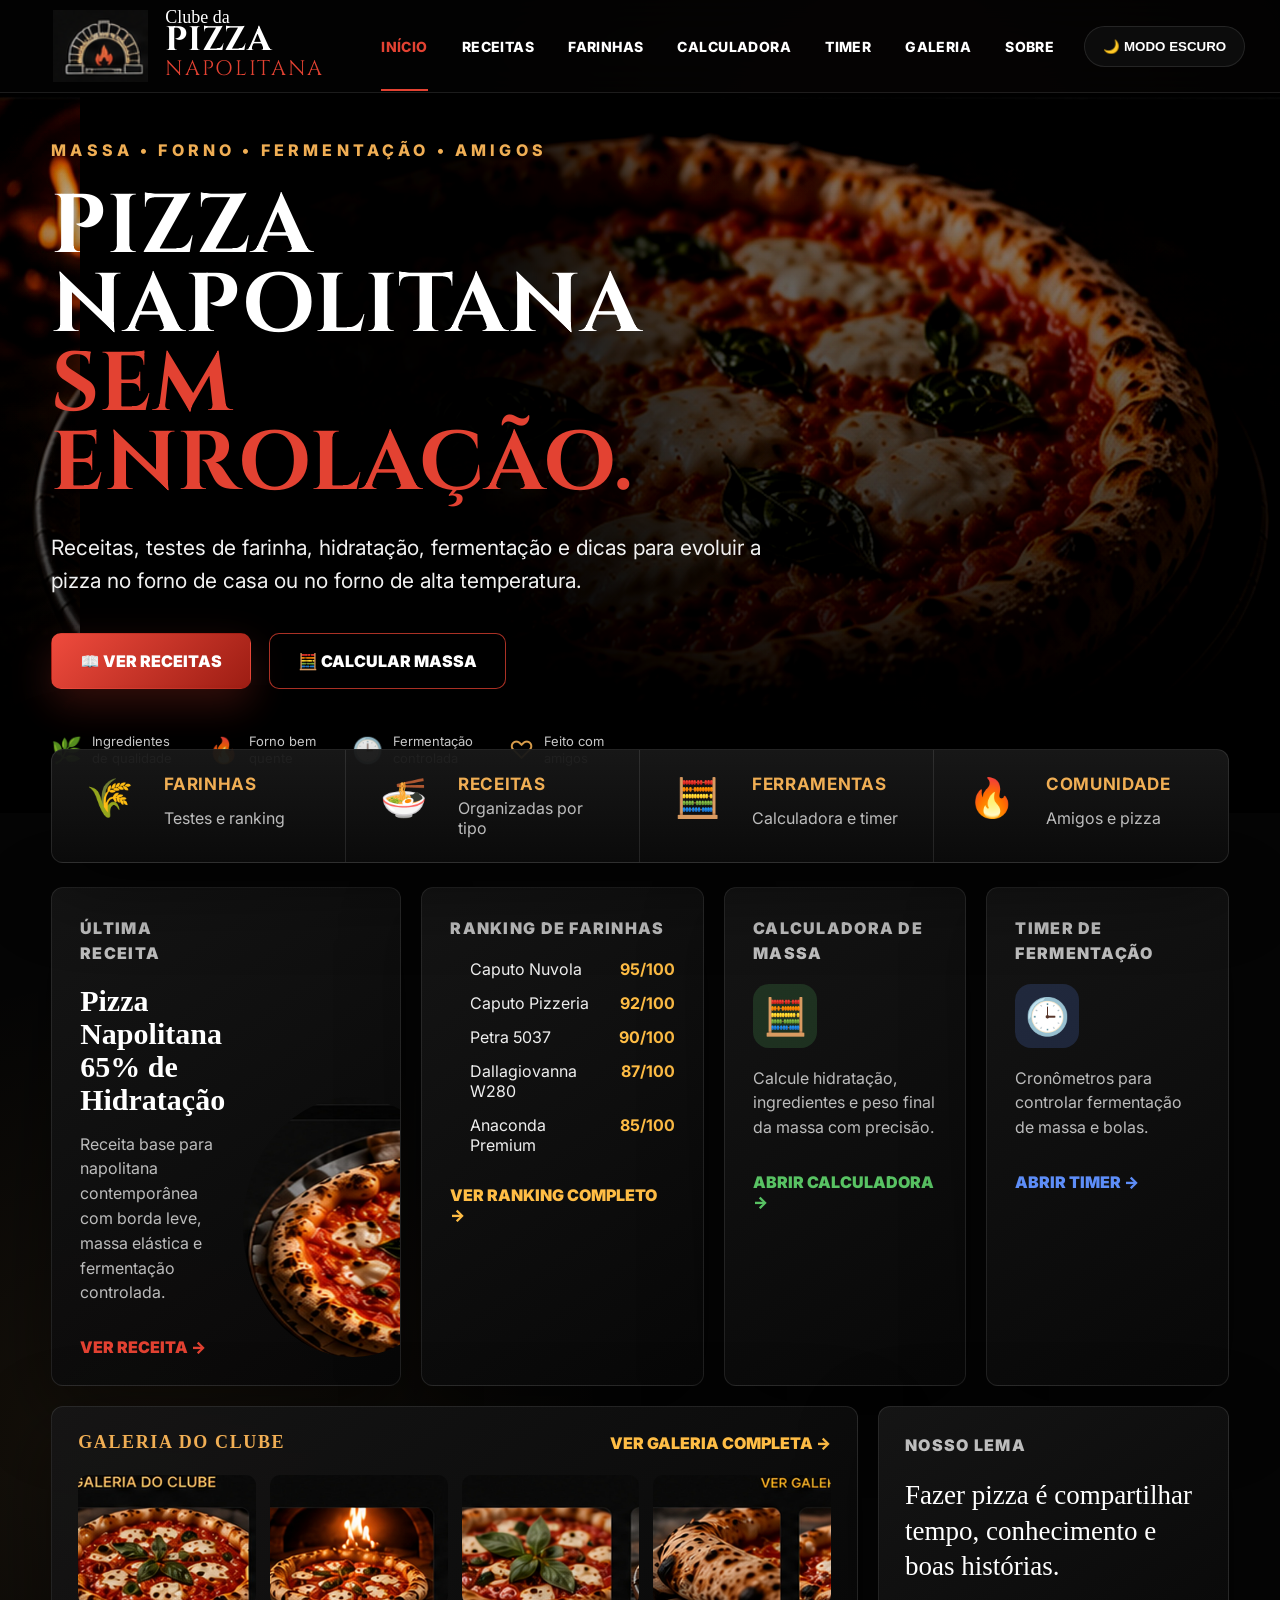
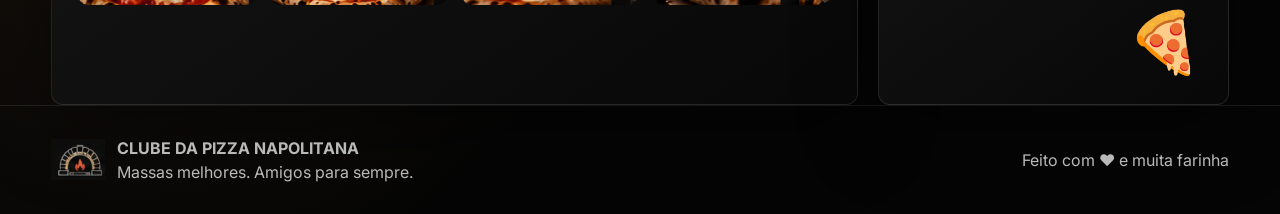
==== commit a83860b0: "v0.1" ====
--- a/index.html
+++ b/index.html
@@ -1,18 +1,19 @@
 <!DOCTYPE html>
-<html lang="pt-BR">
+<html lang="pt-BR" data-theme="dark">
 <head>
-<title>Clube da Pizza Napolitana</title>
-<meta charset="UTF-8">
-<meta name="viewport" content="width=device-width, initial-scale=1.0">
-<link rel="preconnect" href="https://fonts.googleapis.com">
-<link rel="preconnect" href="https://fonts.gstatic.com" crossorigin>
-<link href="https://fonts.googleapis.com/css2?family=Cinzel:wght@700;800;900&family=Inter:wght@400;500;600;700;800;900&display=swap" rel="stylesheet">
-<link rel="stylesheet" href="style.css">
+  <meta charset="UTF-8">
+  <meta name="viewport" content="width=device-width, initial-scale=1.0">
+  <title>Clube da Pizza Napolitana</title>
+  <link rel="preconnect" href="https://fonts.googleapis.com">
+  <link rel="preconnect" href="https://fonts.gstatic.com" crossorigin>
+  <link href="https://fonts.googleapis.com/css2?family=Cinzel:wght@600;700;800;900&family=Inter:wght@400;500;600;700;800;900&display=swap" rel="stylesheet">
+  <link rel="stylesheet" href="style.css">
 </head>
 <body>
+
 <header class="topbar">
   <div class="container nav">
-    <a class="brand" href="index.html">
+    <a class="brand" href="index.html" aria-label="Clube da Pizza Napolitana">
       <img src="imagens/logo-forno.png" alt="Logo forno">
       <span>
         <small>Clube da</small>
@@ -21,10 +22,10 @@
       </span>
     </a>
 
-    <button class="menu-btn" id="menuBtn">☰</button>
+    <button class="menu-btn" id="menuBtn" aria-label="Abrir menu">☰</button>
 
     <nav id="mainNav">
-      <a class="active" href="index.html">INÍCIO</a>
+      <a href="index.html">INÍCIO</a>
       <a href="receitas.html">RECEITAS</a>
       <a href="farinhas.html">FARINHAS</a>
       <a href="calculadora.html">CALCULADORA</a>
@@ -33,21 +34,29 @@
       <a href="sobre.html">SOBRE</a>
     </nav>
 
-    <button class="theme-toggle">🌙 MODO ESCURO</button>
+    <button id="themeToggle" class="theme-toggle"><span>🌙</span> MODO ESCURO</button>
   </div>
 </header>
 
+
 <main>
   <section class="hero">
-    <div class="container hero-content">
+    <div class="hero-bg"></div>
+    <div class="container hero-wrap">
       <div class="hero-copy">
         <p class="eyebrow">MASSA • FORNO • FERMENTAÇÃO • AMIGOS</p>
-        <h1>PIZZA NAPOLITANA <span>SEM ENROLAÇÃO.</span></h1>
+        <h1>Pizza napolitana <span>sem enrolação.</span></h1>
         <p class="lead">Receitas, testes de farinha, hidratação, fermentação e dicas para evoluir a pizza no forno de casa ou no forno de alta temperatura.</p>
-
         <div class="actions">
           <a class="btn btn-red" href="receitas.html">📖 VER RECEITAS</a>
           <a class="btn btn-outline" href="calculadora.html">🧮 CALCULAR MASSA</a>
+        </div>
+
+        <div class="hero-icons">
+          <div>🌿<span>Ingredientes<br>de qualidade</span></div>
+          <div>🔥<span>Forno bem<br>quente</span></div>
+          <div>🕒<span>Fermentação<br>controlada</span></div>
+          <div>♡<span>Feito com<br>amigos</span></div>
         </div>
       </div>
     </div>
@@ -61,14 +70,14 @@
   </section>
 
   <section class="container dashboard">
-    <article class="card recipe-card">
+    <article class="card recipe-highlight">
       <div>
         <p class="tag red">ÚLTIMA RECEITA</p>
         <h2>Pizza Napolitana 65% de Hidratação</h2>
         <p>Receita base para napolitana contemporânea com borda leve, massa elástica e fermentação controlada.</p>
-        <a class="link red-link" href="receitas.html">VER RECEITA →</a>
+        <a class="arrow red-link" href="receitas.html">VER RECEITA →</a>
       </div>
-      <img src="imagens/pizza1.jpg" alt="Pizza napolitana">
+      <img src="imagens/pizza1.jpg" alt="Pizza Napolitana">
     </article>
 
     <article class="card ranking-card">
@@ -80,42 +89,42 @@
         <li><span>Dallagiovanna W280</span><strong>87/100</strong></li>
         <li><span>Anaconda Premium</span><strong>85/100</strong></li>
       </ol>
-      <a class="link gold-link" href="farinhas.html">VER RANKING COMPLETO →</a>
+      <a class="arrow gold-link" href="farinhas.html">VER RANKING COMPLETO →</a>
     </article>
 
     <article class="card tool-card">
       <p class="tag green">CALCULADORA DE MASSA</p>
       <div class="big-icon green-bg">🧮</div>
       <p>Calcule hidratação, ingredientes e peso final da massa com precisão.</p>
-      <a class="link green-link" href="calculadora.html">ABRIR CALCULADORA →</a>
+      <a class="arrow green-link" href="calculadora.html">ABRIR CALCULADORA →</a>
     </article>
 
     <article class="card tool-card">
       <p class="tag blue">TIMER DE FERMENTAÇÃO</p>
       <div class="big-icon blue-bg">🕒</div>
       <p>Cronômetros para controlar fermentação de massa e bolas.</p>
-      <a class="link blue-link" href="timer.html">ABRIR TIMER →</a>
+      <a class="arrow blue-link" href="timer.html">ABRIR TIMER →</a>
     </article>
   </section>
 
   <section class="container bottom-grid">
     <article class="card gallery-card">
-      <div class="section-head">
+      <div class="section-line">
         <h2>GALERIA DO CLUBE</h2>
         <a href="galeria.html">VER GALERIA COMPLETA →</a>
       </div>
       <div class="mini-gallery">
-        <img src="imagens/pizza2.jpg" alt="">
-        <img src="imagens/pizza3.jpg" alt="">
-        <img src="imagens/pizza4.jpg" alt="">
-        <img src="imagens/pizza5.jpg" alt="">
+        <img src="imagens/galeria1.jpg" alt="">
+        <img src="imagens/galeria2.jpg" alt="">
+        <img src="imagens/galeria3.jpg" alt="">
+        <img src="imagens/galeria4.jpg" alt="">
       </div>
     </article>
 
     <article class="card lema-card">
       <p class="tag red">NOSSO LEMA</p>
       <blockquote>Fazer pizza é compartilhar tempo, conhecimento e boas histórias.</blockquote>
-      <div class="pizza-icon">🍕</div>
+      <span class="pizza-line">🍕</span>
     </article>
   </section>
 </main>
@@ -124,10 +133,10 @@
   <div class="container footer-inner">
     <div class="footer-brand">
       <img src="imagens/logo-forno.png" alt="">
-      <span>
+      <div>
         <strong>CLUBE DA PIZZA NAPOLITANA</strong>
         <p>Massas melhores. Amigos para sempre.</p>
-      </span>
+      </div>
     </div>
     <p>Feito com ❤️ e muita farinha</p>
   </div>
--- a/style.css
+++ b/style.css
@@ -1,41 +1,189 @@
 
 :root{
-  --bg:#050505;--panel:#111;--panel2:#171717;--line:rgba(255,255,255,.10);
-  --text:#fff;--muted:rgba(255,255,255,.72);--red:#e34232;--gold:#f0ae54;--green:#58c263;--blue:#5d8df7;
-  --shadow:0 26px 80px rgba(0,0,0,.55);
+  --bg:#050505;
+  --panel:#101010;
+  --panel2:#151515;
+  --border:rgba(255,255,255,.10);
+  --text:#fff;
+  --muted:rgba(255,255,255,.72);
+  --red:#e34232;
+  --gold:#f0ae54;
+  --green:#58c263;
+  --blue:#5d8df7;
+  --shadow:0 24px 80px rgba(0,0,0,.45);
 }
+
 *{box-sizing:border-box}
-body{margin:0;background:var(--bg);color:var(--text);font-family:Inter,Arial,sans-serif}
-.container{width:min(1500px,92%);margin:auto}
-.topbar{height:94px;background:rgba(0,0,0,.94);border-bottom:1px solid var(--line);position:sticky;top:0;z-index:100;backdrop-filter:blur(16px)}
-.nav{height:94px;display:flex;align-items:center;justify-content:space-between;gap:28px}
-.brand{display:flex;align-items:center;gap:16px;color:white;text-decoration:none;min-width:310px}
-.brand img{width:100px;height:74px;object-fit:contain}.brand small{font-family:Georgia,serif;font-size:17px;display:block;line-height:.9}.brand strong{font-family:Cinzel,serif;font-size:34px;display:block;line-height:.86}.brand em{font-family:Cinzel,serif;font-style:normal;color:var(--red);font-size:21px;letter-spacing:.08em;display:block}
-nav{display:flex;gap:34px;align-items:center}nav a{color:white;text-decoration:none;font-weight:900;font-size:14px;letter-spacing:.03em;padding:38px 0;position:relative}nav a.active,nav a:hover{color:var(--red)}nav a.active:after{content:"";height:2px;background:var(--red);position:absolute;left:0;right:0;bottom:0}
-.theme-toggle{background:#0d0d0d;color:white;border:1px solid var(--line);border-radius:999px;padding:12px 18px;font-weight:900}.menu-btn{display:none;background:#111;color:white;border:1px solid var(--line);border-radius:10px;padding:10px 12px}
+html{scroll-behavior:smooth}
+body{
+  margin:0;
+  background:
+    radial-gradient(circle at 70% 10%, rgba(227,66,50,.15), transparent 28rem),
+    radial-gradient(circle at 10% 80%, rgba(240,174,84,.08), transparent 30rem),
+    var(--bg);
+  color:var(--text);
+  font-family:Inter,Arial,sans-serif;
+}
+.container{width:min(1480px,92%);margin:auto}
 
-.hero{min-height:690px;background:
-linear-gradient(to right,rgba(0,0,0,1) 0%,rgba(0,0,0,.94) 31%,rgba(0,0,0,.48) 53%,rgba(0,0,0,.10) 100%),
-linear-gradient(to bottom,rgba(0,0,0,.05),#050505 98%),
-url('imagens/hero-pizza.jpg');background-size:cover;background-position:center right -55px;display:flex;align-items:center}
-.hero-copy{max-width:740px}.eyebrow{color:var(--gold);letter-spacing:.25em;font-weight:900;font-size:16px;margin:0 0 28px}
-.hero h1{font-family:Cinzel,serif;font-size:clamp(52px,6.4vw,92px);line-height:.95;text-transform:uppercase;margin:0}.hero h1 span{display:block;color:var(--red)}
-.lead{font-size:21px;line-height:1.55;color:#eee;margin:28px 0 0;max-width:720px}
-.actions{display:flex;gap:18px;flex-wrap:wrap;margin-top:36px}.btn{display:inline-flex;align-items:center;justify-content:center;text-decoration:none;border-radius:10px;padding:17px 28px;font-weight:900;border:1px solid transparent;color:white;cursor:pointer}.btn-red{background:linear-gradient(135deg,#f04b3b,#9d1d13)}.btn-outline{border-color:rgba(227,66,50,.8);background:rgba(0,0,0,.32)}.full{width:100%;margin-top:20px}
+.topbar{
+  position:sticky;top:0;z-index:99;
+  background:rgba(3,3,3,.88);
+  backdrop-filter:blur(18px);
+  border-bottom:1px solid var(--border);
+}
+.nav{height:92px;display:flex;align-items:center;gap:30px;justify-content:space-between}
+.brand{display:flex;align-items:center;gap:16px;text-decoration:none;color:white;min-width:300px}
+.brand img{width:98px;height:72px;object-fit:contain}
+.brand small{display:block;font-family:Georgia,serif;font-size:18px;line-height:.9}
+.brand strong{display:block;font-family:Cinzel,serif;font-size:34px;line-height:.9;letter-spacing:.02em}
+.brand em{display:block;font-family:Cinzel,serif;color:var(--red);font-size:21px;font-style:normal;letter-spacing:.08em}
+nav{display:flex;align-items:center;gap:34px}
+nav a{
+  position:relative;color:#fff;text-decoration:none;font-weight:800;font-size:14px;letter-spacing:.03em;
+  padding:36px 0;
+}
+nav a:hover, nav a:first-child{color:var(--red)}
+nav a:first-child::after{
+  content:"";position:absolute;left:0;right:0;bottom:0;height:2px;background:var(--red)
+}
+.theme-toggle{
+  border:1px solid var(--border);background:#0c0c0c;color:white;
+  border-radius:999px;padding:12px 18px;font-weight:800;white-space:nowrap
+}
+.menu-btn{display:none;background:#111;color:white;border:1px solid var(--border);border-radius:10px;padding:10px 12px}
 
-.quick-strip{margin-top:-55px;position:relative;z-index:4;display:grid;grid-template-columns:repeat(4,1fr);background:linear-gradient(180deg,rgba(24,24,24,.96),rgba(10,10,10,.96));border:1px solid var(--line);border-radius:12px;box-shadow:var(--shadow);overflow:hidden}
-.quick-strip a{display:grid;grid-template-columns:62px 1fr;grid-template-rows:auto auto;text-decoration:none;color:white;padding:24px 34px;border-right:1px solid var(--line);column-gap:16px}.quick-strip a:last-child{border-right:0}.quick-strip span{grid-row:1/3;font-size:38px;color:var(--gold)}.quick-strip strong{color:var(--gold);font-size:17px}.quick-strip em{font-style:normal;color:var(--muted);margin-top:4px}
+.hero{
+  min-height:720px;
+  position:relative;
+  overflow:hidden;
+  display:flex;
+  align-items:center;
+}
+.hero-bg{
+  position:absolute;inset:0;
+  background:
+    linear-gradient(to right, rgba(0,0,0,.98) 0%, rgba(0,0,0,.92) 31%, rgba(0,0,0,.42) 52%, rgba(0,0,0,.12) 100%),
+    linear-gradient(to bottom, rgba(0,0,0,.1), #050505 98%),
+    url("imagens/hero-pizza.jpg");
+  background-size:cover;
+  background-position:center right -80px;
+  filter:saturate(1.12) contrast(1.06);
+}
+.hero-wrap{position:relative;z-index:2}
+.hero-copy{max-width:720px}
+.eyebrow{
+  color:var(--gold);letter-spacing:.26em;font-weight:800;font-size:16px;margin:0 0 28px
+}
+.hero h1,.page-title h1{
+  margin:0;
+  font-family:Cinzel,serif;
+  font-size:clamp(48px,6.5vw,92px);
+  line-height:.95;
+  text-transform:uppercase;
+  letter-spacing:.01em;
+}
+.hero h1 span{display:block;color:var(--red)}
+.lead{font-size:21px;line-height:1.55;color:#f1f1f1;max-width:720px;margin:28px 0 0}
+.actions{display:flex;gap:18px;margin-top:36px;flex-wrap:wrap}
+.btn{
+  display:inline-flex;align-items:center;justify-content:center;gap:10px;
+  text-decoration:none;border-radius:10px;padding:17px 28px;font-weight:900;
+  border:1px solid transparent;cursor:pointer;color:white
+}
+.btn-red{background:linear-gradient(135deg,#ef4b3d,#9d1d13);box-shadow:0 16px 40px rgba(227,66,50,.24)}
+.btn-outline{border-color:rgba(227,66,50,.75);background:rgba(0,0,0,.26)}
+.full{width:100%;margin-top:20px}
+.hero-icons{display:flex;gap:36px;margin-top:44px;color:var(--gold);flex-wrap:wrap}
+.hero-icons div{display:flex;gap:10px;align-items:center;font-size:25px}
+.hero-icons span{color:#ddd;font-size:13px;line-height:1.25}
 
-.dashboard{margin-top:24px;display:grid;grid-template-columns:1.3fr 1.05fr .9fr .9fr;gap:20px}.card{background:linear-gradient(145deg,rgba(23,23,23,.96),rgba(7,7,7,.96));border:1px solid var(--line);border-radius:12px;box-shadow:var(--shadow)}
-.recipe-card{padding:28px;display:grid;grid-template-columns:1fr 190px;gap:18px;overflow:hidden}.recipe-card img{width:225px;height:260px;object-fit:cover;border-radius:50%;align-self:end;margin-right:-82px}.tag{font-weight:900;letter-spacing:.08em;margin:0 0 18px}.red{color:var(--red)}.gold{color:var(--gold)}.green{color:var(--green)}.blue{color:var(--blue)}
-.card h2{font-family:Georgia,serif;font-size:31px;line-height:1.1;margin:0 0 16px}.card p{color:var(--muted);line-height:1.55}.link{text-decoration:none;font-weight:900;margin-top:18px;display:inline-block}.red-link{color:var(--red)}.gold-link{color:#ffbd45}.green-link{color:var(--green)}.blue-link{color:var(--blue)}
-.ranking-card,.tool-card{padding:28px}.ranking-card ol{padding-left:18px;margin:0}.ranking-card li{display:grid;grid-template-columns:1fr auto;gap:18px;margin:14px 0;color:#eee}.ranking-card strong{color:#ffbd45}.big-icon{width:64px;height:64px;border-radius:16px;display:grid;place-items:center;font-size:36px;margin:18px 0}.green-bg{background:rgba(88,194,99,.18)}.blue-bg{background:rgba(93,141,247,.18)}
-.bottom-grid{display:grid;grid-template-columns:2.3fr 1fr;gap:20px;margin-top:20px}.gallery-card,.lema-card{padding:26px}.section-head{display:flex;justify-content:space-between;align-items:center;gap:20px}.section-head h2{color:var(--gold);font-size:18px;letter-spacing:.09em;margin:0}.section-head a{color:#ffbd45;text-decoration:none;font-weight:900}.mini-gallery{display:grid;grid-template-columns:repeat(4,1fr);gap:14px;margin-top:22px}.mini-gallery img{width:100%;height:130px;object-fit:cover;border-radius:10px}.lema-card blockquote{font-family:Georgia,serif;font-size:27px;line-height:1.32;margin:20px 0}.pizza-icon{font-size:62px;text-align:right}
+.quick-strip{
+  margin-top:-64px;position:relative;z-index:5;
+  display:grid;grid-template-columns:repeat(4,1fr);
+  background:linear-gradient(180deg,rgba(24,24,24,.96),rgba(11,11,11,.96));
+  border:1px solid var(--border);border-radius:12px;box-shadow:var(--shadow);overflow:hidden
+}
+.quick-strip a{
+  text-decoration:none;color:white;
+  display:grid;grid-template-columns:62px 1fr;grid-template-rows:auto auto;
+  column-gap:16px;padding:24px 34px;border-right:1px solid var(--border)
+}
+.quick-strip a:last-child{border-right:0}
+.quick-strip span{grid-row:1/3;color:var(--gold);font-size:38px}
+.quick-strip strong{color:var(--gold);font-size:17px;letter-spacing:.04em}
+.quick-strip em{font-style:normal;color:var(--muted);margin-top:4px}
 
-.page{padding:72px 0}.page-title{font-family:Cinzel,serif;font-size:clamp(42px,5vw,74px);line-height:.95;text-transform:uppercase;margin:0 0 34px}.posts{display:grid;grid-template-columns:1fr 1fr;gap:24px}.post{overflow:hidden}.post img{width:100%;height:300px;object-fit:cover}.post div{padding:28px}.post h2{font-family:Georgia,serif;font-size:32px}.post li{color:var(--muted);margin:10px 0}.table-card{overflow:auto}table{width:100%;border-collapse:collapse;min-width:720px}th,td{padding:22px;border-bottom:1px solid var(--line);text-align:left}th{color:var(--gold)}
-.form-card,.timer-card-page,.about-card{padding:32px;max-width:860px}.form-grid{display:grid;grid-template-columns:repeat(2,1fr);gap:18px}label{display:grid;gap:9px;font-weight:900}input{padding:16px;border-radius:10px;border:1px solid var(--line);background:#151515;color:white;font:inherit}.calc-result{margin-top:22px;display:grid;grid-template-columns:repeat(3,1fr);gap:14px}.calc-result div{background:#151515;border:1px solid var(--line);border-radius:12px;padding:18px}.calc-result strong{display:block;font-size:28px;color:var(--gold)}
-#timerDisplay{font-size:clamp(58px,12vw,130px);font-weight:900;letter-spacing:-.06em;text-align:center;margin:30px 0}.timer-actions{display:flex;gap:14px;justify-content:center;flex-wrap:wrap}.gallery-page{display:grid;grid-template-columns:repeat(3,1fr);gap:18px}.gallery-page img{width:100%;height:300px;object-fit:cover;border-radius:12px}
-.footer{border-top:1px solid var(--line);padding:28px 0;margin-top:60px;color:var(--muted)}.footer-inner{display:flex;align-items:center;justify-content:space-between;gap:20px}.footer-brand{display:flex;align-items:center;gap:12px}.footer-brand img{width:54px}.footer-brand p{margin:4px 0 0}
+.dashboard{
+  margin-top:24px;display:grid;grid-template-columns:1.3fr 1.05fr .9fr .9fr;gap:20px
+}
+.card{
+  background:linear-gradient(145deg,rgba(22,22,22,.94),rgba(8,8,8,.94));
+  border:1px solid var(--border);border-radius:12px;box-shadow:var(--shadow)
+}
+.recipe-highlight{padding:28px;display:grid;grid-template-columns:1fr 190px;gap:18px;overflow:hidden}
+.recipe-highlight img{width:220px;height:260px;object-fit:cover;border-radius:50%;align-self:end;margin-right:-80px}
+.tag{font-weight:900;letter-spacing:.08em;margin:0 0 18px}.red{color:var(--red)}.gold{color:var(--gold)}.green{color:var(--green)}.blue{color:var(--blue)}
+.card h2{font-family:Georgia,serif;font-size:30px;line-height:1.1;margin:0 0 16px}
+.card p{color:var(--muted);line-height:1.55}
+.arrow{text-decoration:none;font-weight:900;margin-top:16px;display:inline-block}.red-link{color:var(--red)}.gold-link{color:#ffbd45}.green-link{color:var(--green)}.blue-link{color:var(--blue)}
+.ranking-card,.tool-card{padding:28px}
+.ranking-card ol{padding-left:20px;margin:0}
+.ranking-card li{display:grid;grid-template-columns:1fr auto;gap:18px;margin:14px 0;color:#eee}
+.ranking-card strong{color:#ffbd45}
+.big-icon{width:64px;height:64px;border-radius:16px;display:grid;place-items:center;font-size:36px;margin:18px 0}.green-bg{background:rgba(88,194,99,.18)}.blue-bg{background:rgba(93,141,247,.18)}
 
-@media(max-width:1180px){nav{display:none}.menu-btn{display:block}#mainNav.open{display:flex;position:absolute;top:94px;left:4%;right:4%;background:#090909;border:1px solid var(--line);border-radius:16px;flex-direction:column;padding:18px}.dashboard{grid-template-columns:1fr 1fr}.quick-strip{grid-template-columns:1fr 1fr}.hero{background-position:center right -180px}}
-@media(max-width:760px){.brand{min-width:auto}.brand img{width:64px}.brand strong{font-size:25px}.brand em{font-size:15px}.theme-toggle{display:none}.hero{min-height:640px;background-position:center right -230px}.lead{font-size:18px}.quick-strip,.dashboard,.bottom-grid,.posts,.form-grid,.calc-result,.gallery-page{grid-template-columns:1fr}.quick-strip{margin-top:0;border-radius:0;width:100%}.recipe-card{grid-template-columns:1fr}.recipe-card img{width:100%;height:230px;border-radius:12px;margin:0}.mini-gallery{grid-template-columns:1fr 1fr}.footer-inner{flex-direction:column;text-align:center}}
+.bottom-grid{display:grid;grid-template-columns:2.3fr 1fr;gap:20px;margin-top:20px}
+.gallery-card,.lema-card{padding:26px}
+.section-line{display:flex;justify-content:space-between;align-items:center;gap:20px}
+.section-line h2{color:var(--gold);font-size:18px;letter-spacing:.09em;margin:0}
+.section-line a{color:#ffbd45;text-decoration:none;font-weight:900}
+.mini-gallery{display:grid;grid-template-columns:repeat(4,1fr);gap:14px;margin-top:22px}
+.mini-gallery img,.gallery-page img{width:100%;height:130px;object-fit:cover;border-radius:10px}
+.lema-card blockquote{font-family:Georgia,serif;font-size:27px;line-height:1.32;margin:20px 0;color:white}
+.pizza-line{font-size:60px;color:var(--red);float:right}
+
+.page{padding:72px 0}
+.page-title{max-width:900px;margin-bottom:36px}
+.page-title h1{font-size:clamp(42px,5vw,74px)}
+.page-title p{color:var(--muted);font-size:20px}
+.blog-grid{display:grid;grid-template-columns:1fr 1fr;gap:24px}
+.post{background:var(--panel);border:1px solid var(--border);border-radius:16px;overflow:hidden}
+.post img{width:100%;height:300px;object-fit:cover}
+.post div{padding:28px}
+.post h2{font-family:Georgia,serif;font-size:32px}
+.post li{margin:10px 0;color:var(--muted)}
+.table-card{overflow:auto;padding:0}
+table{width:100%;border-collapse:collapse;min-width:720px}
+th,td{padding:22px;border-bottom:1px solid var(--border);text-align:left}
+th{color:var(--gold)}
+.calculator-box,.timer-card-page,.about-card{padding:32px;max-width:860px}
+.form-grid{display:grid;grid-template-columns:repeat(2,1fr);gap:18px}
+label{display:grid;gap:9px;font-weight:900;color:#eee}
+input{padding:16px;border-radius:10px;border:1px solid var(--border);background:#151515;color:white;font:inherit}
+.calc-result{margin-top:22px;display:grid;grid-template-columns:repeat(3,1fr);gap:14px}
+.calc-result div{background:#151515;border:1px solid var(--border);border-radius:12px;padding:18px}
+.calc-result strong{display:block;font-size:28px;color:var(--gold)}
+#timerDisplay{font-size:clamp(58px,12vw,130px);font-weight:900;letter-spacing:-.06em;text-align:center;margin:30px 0;color:#fff}
+.timer-actions{display:flex;gap:14px;justify-content:center;flex-wrap:wrap}
+.gallery-page{display:grid;grid-template-columns:repeat(3,1fr);gap:18px}
+.gallery-page img{height:300px}
+.footer{border-top:1px solid var(--border);padding:28px 0;color:var(--muted)}
+.footer-inner{display:flex;align-items:center;justify-content:space-between;gap:20px}
+.footer-brand{display:flex;align-items:center;gap:12px}.footer-brand img{width:54px}.footer-brand p{margin:4px 0 0}
+
+@media(max-width:1180px){
+  nav{display:none}.menu-btn{display:block}
+  #mainNav.open{display:flex;position:absolute;top:92px;left:4%;right:4%;background:#090909;border:1px solid var(--border);border-radius:16px;flex-direction:column;padding:18px}
+  .dashboard{grid-template-columns:1fr 1fr}.quick-strip{grid-template-columns:1fr 1fr}
+  .hero-bg{background-position:center right -160px}
+}
+@media(max-width:760px){
+  .brand{min-width:auto}.brand strong{font-size:25px}.brand em{font-size:16px}.brand img{width:64px}
+  .theme-toggle{display:none}
+  .hero{min-height:640px}.hero-bg{background-position:center right -210px}
+  .lead{font-size:18px}.quick-strip,.dashboard,.bottom-grid,.blog-grid,.form-grid,.calc-result,.gallery-page{grid-template-columns:1fr}
+  .quick-strip{margin-top:0;border-radius:0;width:100%}
+  .recipe-highlight{grid-template-columns:1fr}.recipe-highlight img{width:100%;height:220px;border-radius:12px;margin:0}
+  .mini-gallery{grid-template-columns:1fr 1fr}.footer-inner{flex-direction:column;text-align:center}
+}
